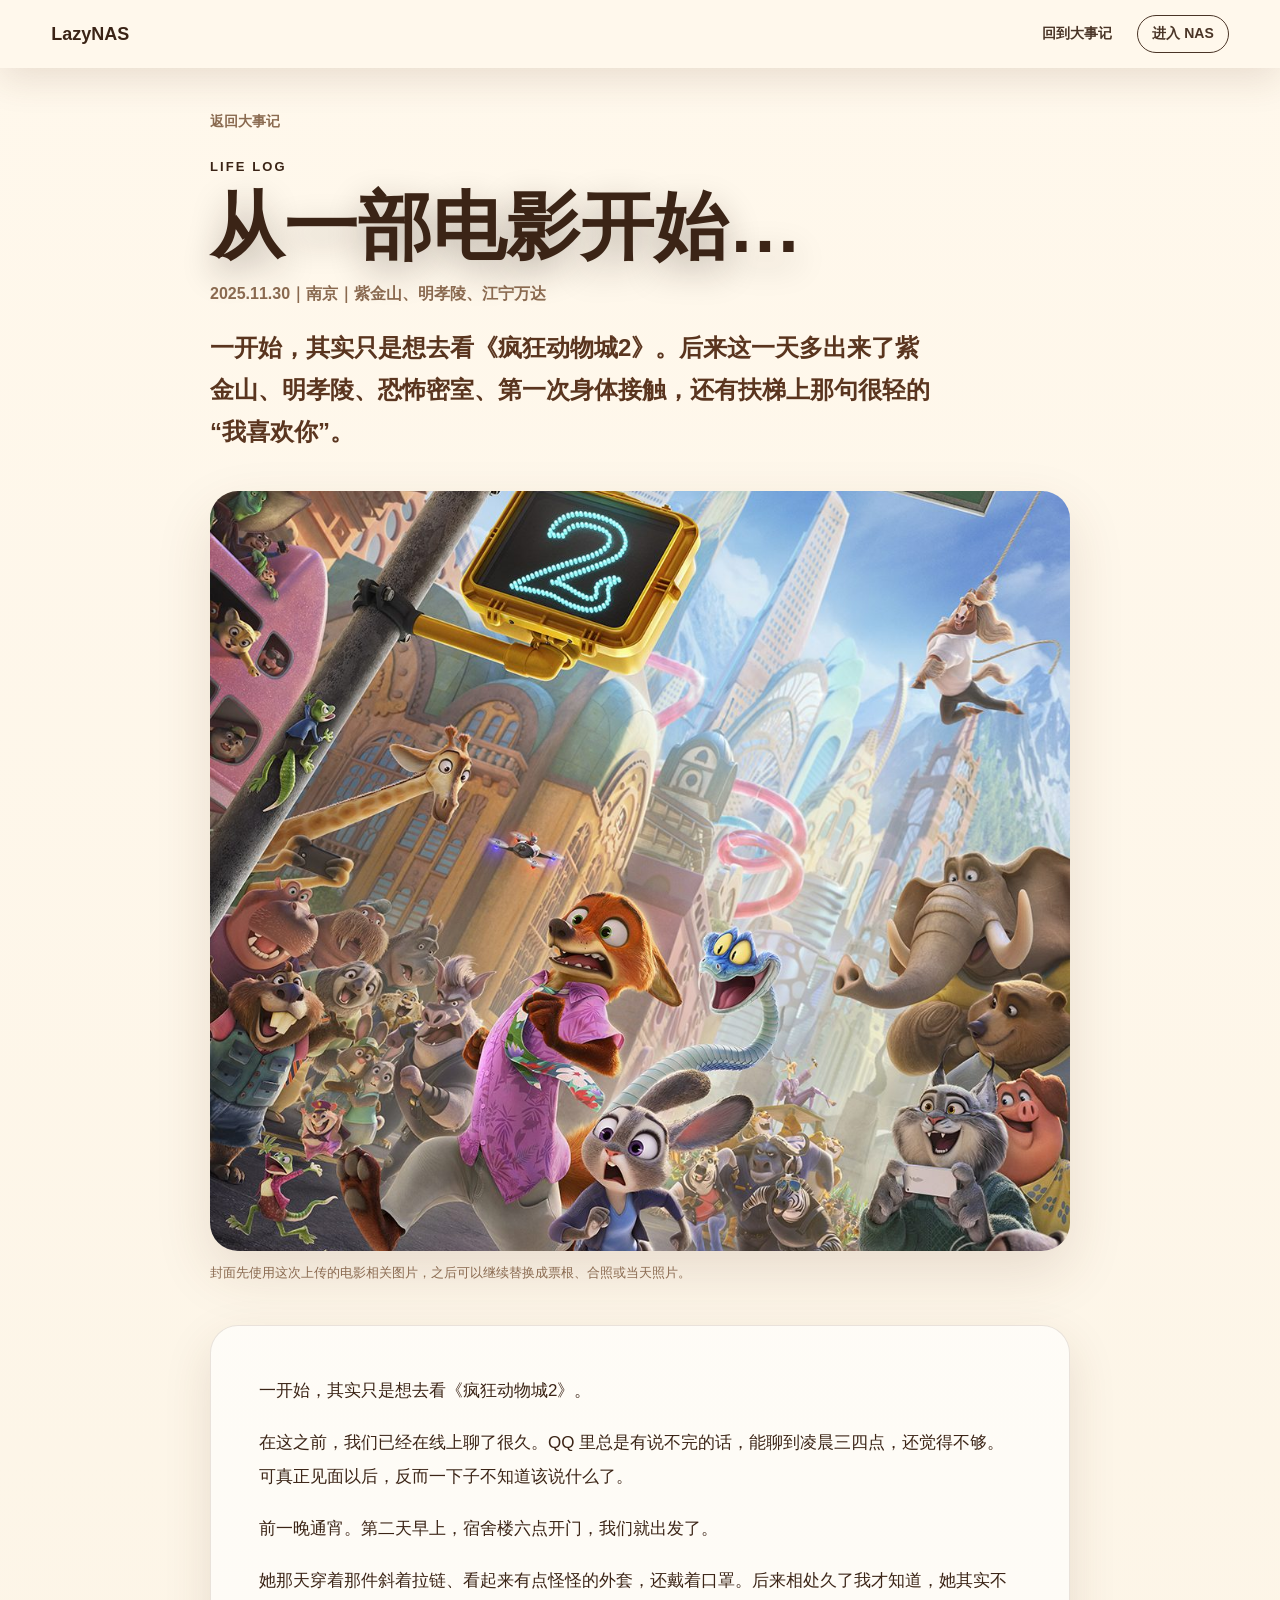
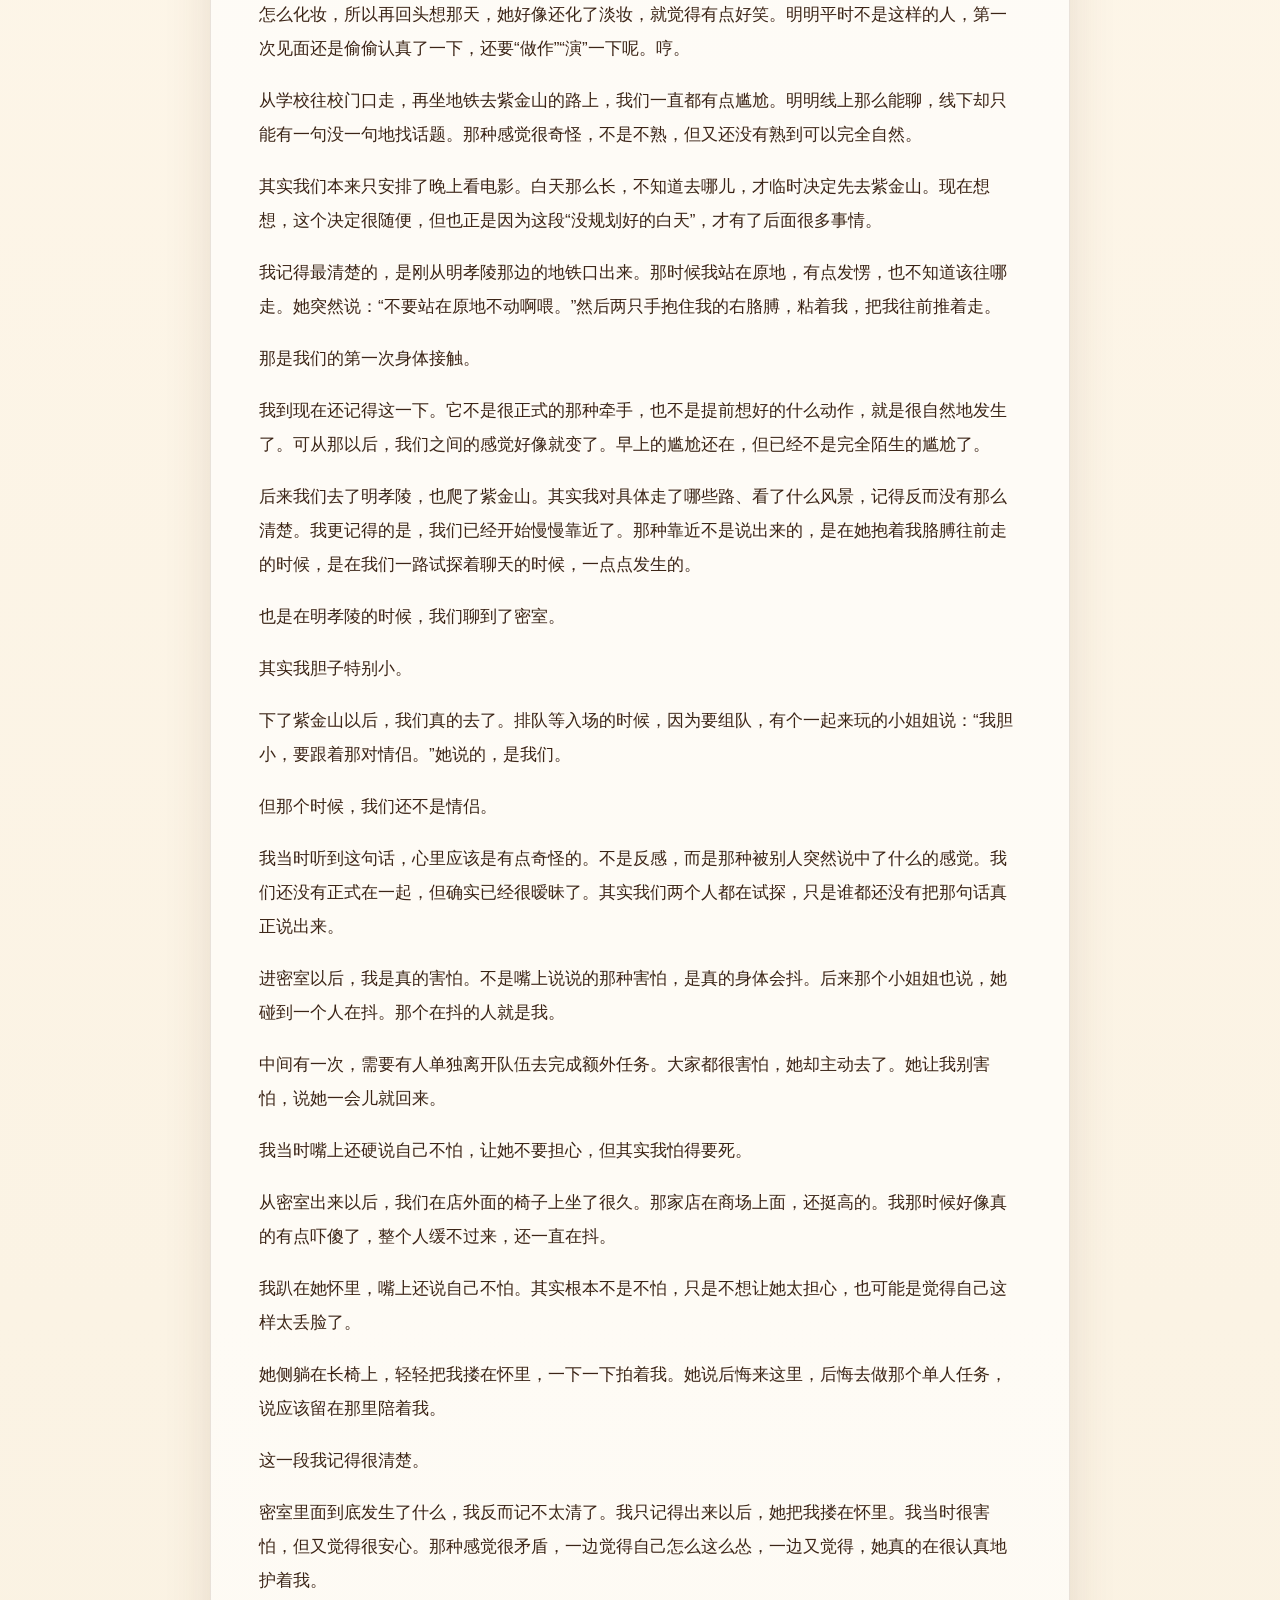
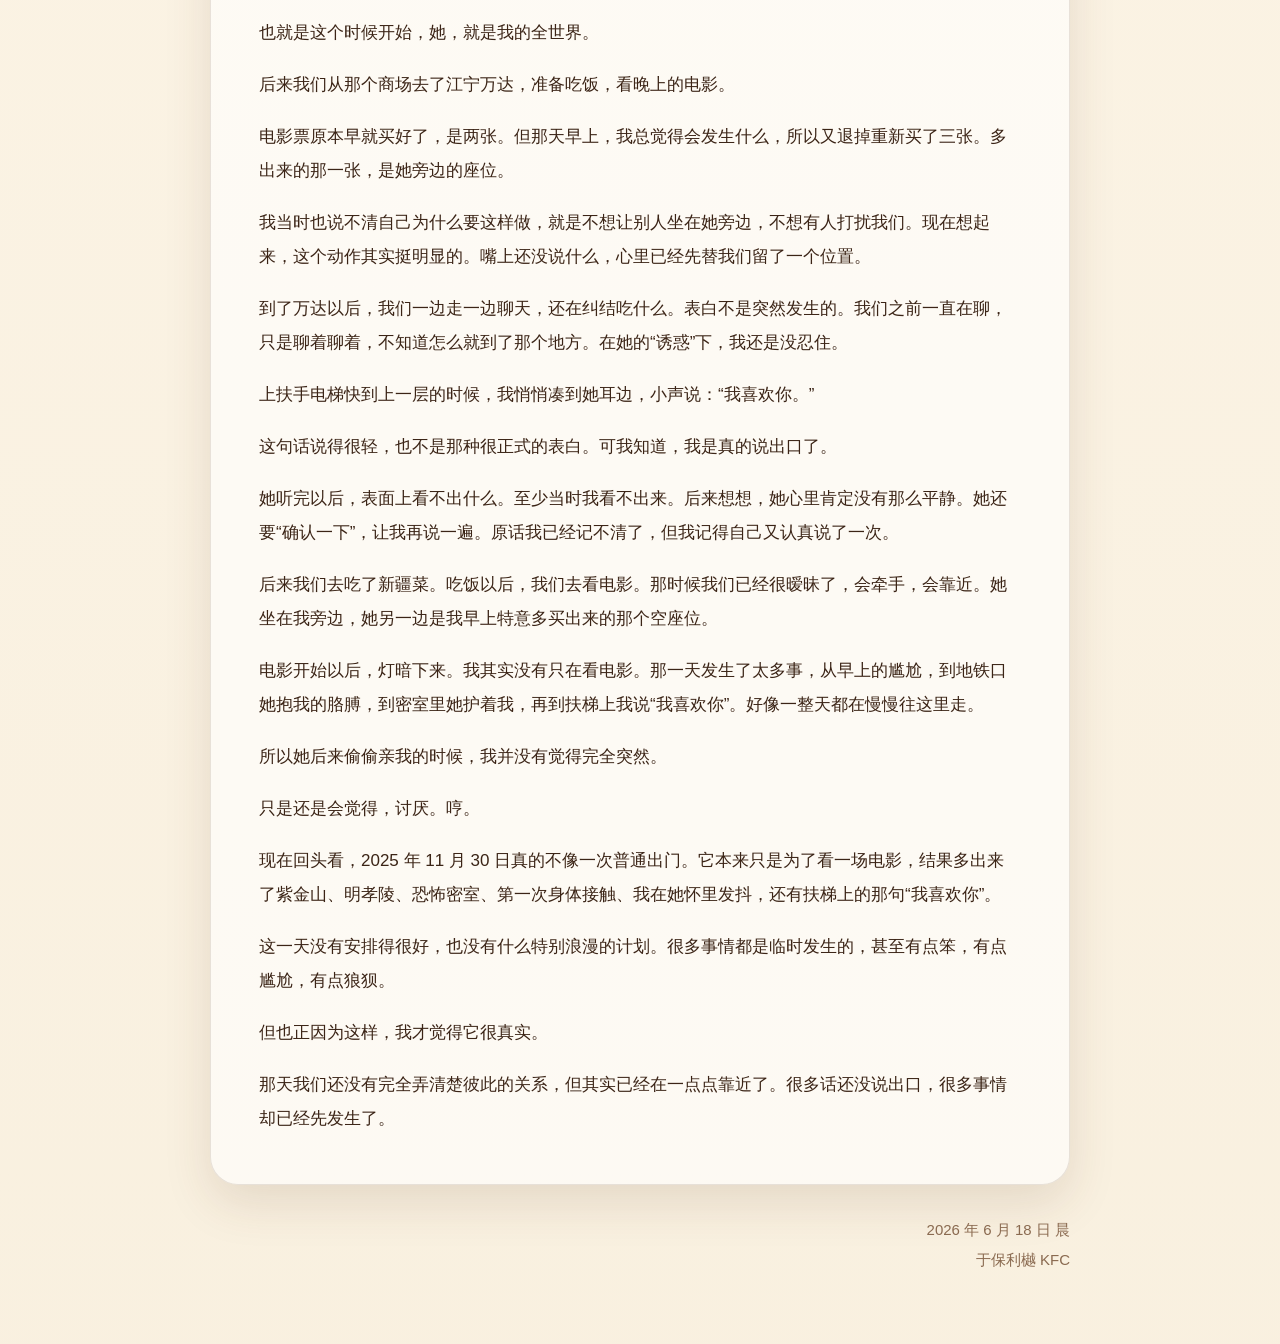
==== logs/from-a-movie.html @ 0b76e3ee "Add first life log milestone" ====
<!doctype html>
<html lang="zh-CN">
  <head>
    <meta charset="utf-8" />
    <meta name="viewport" content="width=device-width, initial-scale=1" />
    <title>从一部电影开始…｜LazyNAS</title>
    <meta
      name="description"
      content="2025 年 11 月 30 日，从一场电影开始的一天，后来变成了 LazyNAS 小窝里第一篇正式生活日志。"
    />
    <link rel="stylesheet" href="../styles.css" />
  </head>
  <body class="log-page">
    <header class="site-header is-scrolled">
      <a class="brand" href="../index.html#home" aria-label="LazyNAS 首页">LazyNAS</a>
      <nav class="nav log-nav" aria-label="日志导航">
        <a href="../index.html#milestones">回到大事记</a>
        <a class="nav-nas" href="https://fnos.net/lazynas" target="_blank" rel="noopener noreferrer">进入 NAS</a>
      </nav>
    </header>

    <main class="log-main">
      <article class="log-article">
        <a class="back-link" href="../index.html#milestones">返回大事记</a>

        <header class="log-hero">
          <p class="section-kicker">Life log</p>
          <h1>从一部电影开始…</h1>
          <p class="log-meta">2025.11.30｜南京｜紫金山、明孝陵、江宁万达</p>
          <p class="log-lead">
            一开始，其实只是想去看《疯狂动物城2》。后来这一天多出来了紫金山、明孝陵、恐怖密室、第一次身体接触，还有扶梯上那句很轻的“我喜欢你”。
          </p>
        </header>

        <figure class="log-cover">
          <img src="../assets/milestones/from-a-movie-cover.jpg" alt="从一部电影开始的生活日志封面" />
          <figcaption>封面先使用这次上传的电影相关图片，之后可以继续替换成票根、合照或当天照片。</figcaption>
        </figure>

        <section class="log-content">
          <p>一开始，其实只是想去看《疯狂动物城2》。</p>
          <p>在这之前，我们已经在线上聊了很久。QQ 里总是有说不完的话，能聊到凌晨三四点，还觉得不够。可真正见面以后，反而一下子不知道该说什么了。</p>
          <p>前一晚通宵。第二天早上，宿舍楼六点开门，我们就出发了。</p>
          <p>她那天穿着那件斜着拉链、看起来有点怪怪的外套，还戴着口罩。后来相处久了我才知道，她其实不怎么化妆，所以再回头想那天，她好像还化了淡妆，就觉得有点好笑。明明平时不是这样的人，第一次见面还是偷偷认真了一下，还要“做作”“演”一下呢。哼。</p>
          <p>从学校往校门口走，再坐地铁去紫金山的路上，我们一直都有点尴尬。明明线上那么能聊，线下却只能有一句没一句地找话题。那种感觉很奇怪，不是不熟，但又还没有熟到可以完全自然。</p>
          <p>其实我们本来只安排了晚上看电影。白天那么长，不知道去哪儿，才临时决定先去紫金山。现在想想，这个决定很随便，但也正是因为这段“没规划好的白天”，才有了后面很多事情。</p>
          <p>我记得最清楚的，是刚从明孝陵那边的地铁口出来。那时候我站在原地，有点发愣，也不知道该往哪走。她突然说：“不要站在原地不动啊喂。”然后两只手抱住我的右胳膊，粘着我，把我往前推着走。</p>
          <p>那是我们的第一次身体接触。</p>
          <p>我到现在还记得这一下。它不是很正式的那种牵手，也不是提前想好的什么动作，就是很自然地发生了。可从那以后，我们之间的感觉好像就变了。早上的尴尬还在，但已经不是完全陌生的尴尬了。</p>
          <p>后来我们去了明孝陵，也爬了紫金山。其实我对具体走了哪些路、看了什么风景，记得反而没有那么清楚。我更记得的是，我们已经开始慢慢靠近了。那种靠近不是说出来的，是在她抱着我胳膊往前走的时候，是在我们一路试探着聊天的时候，一点点发生的。</p>
          <p>也是在明孝陵的时候，我们聊到了密室。</p>
          <p>其实我胆子特别小。</p>
          <p>下了紫金山以后，我们真的去了。排队等入场的时候，因为要组队，有个一起来玩的小姐姐说：“我胆小，要跟着那对情侣。”她说的，是我们。</p>
          <p>但那个时候，我们还不是情侣。</p>
          <p>我当时听到这句话，心里应该是有点奇怪的。不是反感，而是那种被别人突然说中了什么的感觉。我们还没有正式在一起，但确实已经很暧昧了。其实我们两个人都在试探，只是谁都还没有把那句话真正说出来。</p>
          <p>进密室以后，我是真的害怕。不是嘴上说说的那种害怕，是真的身体会抖。后来那个小姐姐也说，她碰到一个人在抖。那个在抖的人就是我。</p>
          <p>中间有一次，需要有人单独离开队伍去完成额外任务。大家都很害怕，她却主动去了。她让我别害怕，说她一会儿就回来。</p>
          <p>我当时嘴上还硬说自己不怕，让她不要担心，但其实我怕得要死。</p>
          <p>从密室出来以后，我们在店外面的椅子上坐了很久。那家店在商场上面，还挺高的。我那时候好像真的有点吓傻了，整个人缓不过来，还一直在抖。</p>
          <p>我趴在她怀里，嘴上还说自己不怕。其实根本不是不怕，只是不想让她太担心，也可能是觉得自己这样太丢脸了。</p>
          <p>她侧躺在长椅上，轻轻把我搂在怀里，一下一下拍着我。她说后悔来这里，后悔去做那个单人任务，说应该留在那里陪着我。</p>
          <p>这一段我记得很清楚。</p>
          <p>密室里面到底发生了什么，我反而记不太清了。我只记得出来以后，她把我搂在怀里。我当时很害怕，但又觉得很安心。那种感觉很矛盾，一边觉得自己怎么这么怂，一边又觉得，她真的在很认真地护着我。</p>
          <p>也就是这个时候开始，她，就是我的全世界。</p>
          <p>后来我们从那个商场去了江宁万达，准备吃饭，看晚上的电影。</p>
          <p>电影票原本早就买好了，是两张。但那天早上，我总觉得会发生什么，所以又退掉重新买了三张。多出来的那一张，是她旁边的座位。</p>
          <p>我当时也说不清自己为什么要这样做，就是不想让别人坐在她旁边，不想有人打扰我们。现在想起来，这个动作其实挺明显的。嘴上还没说什么，心里已经先替我们留了一个位置。</p>
          <p>到了万达以后，我们一边走一边聊天，还在纠结吃什么。表白不是突然发生的。我们之前一直在聊，只是聊着聊着，不知道怎么就到了那个地方。在她的“诱惑”下，我还是没忍住。</p>
          <p>上扶手电梯快到上一层的时候，我悄悄凑到她耳边，小声说：“我喜欢你。”</p>
          <p>这句话说得很轻，也不是那种很正式的表白。可我知道，我是真的说出口了。</p>
          <p>她听完以后，表面上看不出什么。至少当时我看不出来。后来想想，她心里肯定没有那么平静。她还要“确认一下”，让我再说一遍。原话我已经记不清了，但我记得自己又认真说了一次。</p>
          <p>后来我们去吃了新疆菜。吃饭以后，我们去看电影。那时候我们已经很暧昧了，会牵手，会靠近。她坐在我旁边，她另一边是我早上特意多买出来的那个空座位。</p>
          <p>电影开始以后，灯暗下来。我其实没有只在看电影。那一天发生了太多事，从早上的尴尬，到地铁口她抱我的胳膊，到密室里她护着我，再到扶梯上我说“我喜欢你”。好像一整天都在慢慢往这里走。</p>
          <p>所以她后来偷偷亲我的时候，我并没有觉得完全突然。</p>
          <p>只是还是会觉得，讨厌。哼。</p>
          <p>现在回头看，2025 年 11 月 30 日真的不像一次普通出门。它本来只是为了看一场电影，结果多出来了紫金山、明孝陵、恐怖密室、第一次身体接触、我在她怀里发抖，还有扶梯上的那句“我喜欢你”。</p>
          <p>这一天没有安排得很好，也没有什么特别浪漫的计划。很多事情都是临时发生的，甚至有点笨，有点尴尬，有点狼狈。</p>
          <p>但也正因为这样，我才觉得它很真实。</p>
          <p>那天我们还没有完全弄清楚彼此的关系，但其实已经在一点点靠近了。很多话还没说出口，很多事情却已经先发生了。</p>
        </section>

        <footer class="log-ending">
          <p>2026 年 6 月 18 日 晨</p>
          <p>于保利樾 KFC</p>
        </footer>
      </article>
    </main>
  </body>
</html>
---- styles.css ----
:root {
  color-scheme: light;
  --bg: #fff8ec;
  --bg-soft: #f7eedc;
  --text: #3b2416;
  --text-muted: #8a6a50;
  --primary: #5a351f;
  --primary-hover: #6b4228;
  --accent: #f6b93b;
  --accent-soft: #fff0c2;
  --green: #7cb342;
  --card: rgba(255, 255, 255, 0.72);
  --border: rgba(90, 53, 31, 0.13);
  --shadow: rgba(90, 53, 31, 0.13);
}

* {
  box-sizing: border-box;
}

html {
  scroll-behavior: smooth;
}

body {
  margin: 0;
  background: var(--bg);
  color: var(--text);
  font-family:
    -apple-system, BlinkMacSystemFont, "Segoe UI", "PingFang SC", "Microsoft YaHei",
    sans-serif;
}

main,
.site-footer {
  position: relative;
  z-index: 1;
}

a {
  color: inherit;
  text-decoration: none;
}

img {
  display: block;
  max-width: 100%;
}

.site-header {
  position: fixed;
  top: 0;
  left: 0;
  right: 0;
  z-index: 20;
  display: flex;
  align-items: center;
  justify-content: space-between;
  min-height: 68px;
  padding: 0 clamp(18px, 4vw, 56px);
  color: #fff8ec;
  transition:
    background-color 180ms ease,
    color 180ms ease,
    box-shadow 180ms ease;
}

.site-header.is-scrolled,
.site-header.is-open {
  background: rgba(255, 248, 236, 0.82);
  box-shadow: 0 12px 36px var(--shadow);
  color: var(--text);
  backdrop-filter: blur(18px);
}

.brand {
  position: relative;
  z-index: 22;
  font-size: 18px;
  font-weight: 850;
  letter-spacing: 0;
}

.nav {
  display: flex;
  align-items: center;
  gap: clamp(14px, 2vw, 26px);
  font-size: 14px;
  font-weight: 750;
}

.nav a {
  opacity: 0.92;
}

.nav a:hover {
  opacity: 1;
}

.nav-nas {
  padding: 9px 14px;
  border: 1px solid currentColor;
  border-radius: 999px;
}

.menu-toggle {
  display: none;
  position: relative;
  width: 38px;
  height: 38px;
  border: 0;
  background: transparent;
  color: inherit;
  cursor: pointer;
}

.menu-toggle span {
  position: absolute;
  left: 10px;
  width: 18px;
  height: 1.5px;
  border-radius: 999px;
  background: currentColor;
  transform-origin: center;
  transition:
    top 180ms ease,
    transform 180ms ease;
}

.menu-toggle span:first-child {
  top: 14px;
}

.menu-toggle span:last-child {
  top: 23px;
}

.site-header.is-open .menu-toggle span:first-child {
  top: 19px;
  transform: rotate(45deg);
}

.site-header.is-open .menu-toggle span:last-child {
  top: 19px;
  transform: rotate(-45deg);
}

body.is-menu-open {
  overflow: hidden;
}

.hero {
  position: relative;
  min-height: 100vh;
  overflow: hidden;
  display: grid;
  place-items: center;
  padding: 96px 20px 70px;
  text-align: center;
  color: #fff8ec;
}

.hero-content {
  position: relative;
  z-index: 1;
  display: grid;
  justify-items: center;
}

.hero-kicker,
.section-kicker {
  margin: 0 0 14px;
  font-size: 13px;
  font-weight: 850;
  letter-spacing: 0.16em;
  text-transform: uppercase;
}

h1,
h2,
h3,
p,
span,
strong {
  overflow-wrap: anywhere;
}

h1 {
  margin: 0;
  font-size: clamp(36px, 7vw, 72px);
  line-height: 1.08;
  letter-spacing: 0;
  text-shadow: 0 12px 34px rgba(30, 20, 12, 0.32);
}

.hero-title {
  display: flex;
  flex-wrap: wrap;
  justify-content: center;
  column-gap: 0.28em;
  row-gap: 0.04em;
  max-width: min(92vw, 980px);
}

.title-part {
  white-space: nowrap;
}

.hero-actions {
  display: flex;
  flex-wrap: wrap;
  justify-content: center;
  gap: 12px;
  margin-top: 32px;
}

.button {
  display: inline-flex;
  align-items: center;
  justify-content: center;
  min-height: 46px;
  min-width: 128px;
  padding: 0 18px;
  border-radius: 999px;
  font-weight: 850;
  transition:
    transform 160ms ease,
    background-color 160ms ease;
}

.button:hover,
.milestone-card:hover {
  transform: translateY(-3px);
}

.button-light {
  background: #fff8ec;
  color: var(--primary);
}

.button-ghost {
  border: 1px solid rgba(255, 248, 236, 0.7);
  background: rgba(255, 248, 236, 0.12);
  color: #fff8ec;
  backdrop-filter: blur(10px);
}

.scroll-cue {
  position: absolute;
  z-index: 1;
  left: 50%;
  bottom: 26px;
  translate: -50% 0;
  color: rgba(255, 248, 236, 0.76);
  font-size: 13px;
  font-weight: 750;
}

.section {
  width: min(1120px, calc(100% - 36px));
  margin: 0 auto;
  padding: clamp(72px, 10vw, 120px) 0;
}

.section-heading {
  max-width: 760px;
  margin-bottom: 32px;
}

.section-heading h2 {
  margin: 0;
  font-size: clamp(30px, 5vw, 56px);
  line-height: 1.08;
  letter-spacing: 0;
}

.section-heading p:last-child {
  margin: 16px 0 0;
  color: var(--text-muted);
  font-size: clamp(16px, 1.7vw, 20px);
  line-height: 1.8;
}

.person-grid {
  display: grid;
  grid-template-columns: repeat(2, minmax(0, 1fr));
  gap: 20px;
}

.person-card {
  display: grid;
  grid-template-columns: 120px minmax(0, 1fr);
  gap: 22px;
  align-items: center;
  min-height: 260px;
  padding: clamp(22px, 3vw, 32px);
  border: 1px solid var(--border);
  border-radius: 28px;
  background: var(--card);
  box-shadow: 0 18px 50px var(--shadow);
  backdrop-filter: blur(14px);
}

.person-card img {
  width: 120px;
  border-radius: 26px;
}

.person-card h3 {
  margin: 0 0 10px;
  font-size: 28px;
}

.person-card p {
  margin: 0;
  color: var(--text-muted);
  line-height: 1.75;
}

.person-card span {
  display: block;
  margin-top: 18px;
  color: var(--primary);
  font-size: 14px;
  font-weight: 850;
}

.row-heading {
  display: flex;
  align-items: end;
  justify-content: space-between;
  gap: 18px;
  max-width: none;
}

.slider-controls {
  display: flex;
  gap: 8px;
}

.slider-controls button {
  width: 42px;
  height: 42px;
  border: 1px solid var(--border);
  border-radius: 999px;
  background: rgba(255, 255, 255, 0.72);
  color: var(--primary);
  cursor: pointer;
  font-size: 20px;
  font-weight: 850;
}

.milestone-track {
  display: grid;
  grid-auto-columns: clamp(280px, 34vw, 410px);
  grid-auto-flow: column;
  gap: 18px;
  overflow-x: auto;
  overscroll-behavior-inline: contain;
  padding: 4px 4px 18px;
  scroll-behavior: smooth;
  scroll-snap-type: x mandatory;
}

.milestone-track:focus {
  outline: 2px solid var(--accent);
  outline-offset: 8px;
}

.milestone-card {
  scroll-snap-align: start;
  overflow: hidden;
  min-height: 520px;
  border: 1px solid var(--border);
  border-radius: 30px;
  background: rgba(255, 255, 255, 0.7);
  box-shadow: 0 18px 48px var(--shadow);
  transition: transform 160ms ease;
}

.milestone-link {
  display: block;
  scroll-snap-align: start;
}

.milestone-link .milestone-card {
  height: 100%;
}

.milestone-card img {
  width: 100%;
  height: 260px;
  object-fit: cover;
}

.milestone-body {
  display: grid;
  gap: 12px;
  padding: 24px;
}

.milestone-date {
  color: var(--text-muted);
  font-size: 13px;
  font-weight: 850;
  letter-spacing: 0.08em;
}

.milestone-card h3 {
  margin: 0;
  font-size: 26px;
}

.milestone-card p {
  margin: 0;
  color: var(--text-muted);
  line-height: 1.75;
}

.read-more {
  color: var(--primary);
  font-size: 13px;
  font-weight: 900;
}

.tags {
  display: flex;
  flex-wrap: wrap;
  gap: 8px;
}

.tags span {
  padding: 6px 9px;
  border-radius: 999px;
  background: var(--accent-soft);
  color: var(--primary);
  font-size: 12px;
  font-weight: 850;
}

.milestone-card.is-pending {
  border-style: dashed;
  background: rgba(255, 240, 194, 0.42);
}

.drawer-section {
  padding-bottom: 80px;
}

.drawer-grid {
  display: grid;
  grid-template-columns: repeat(3, minmax(0, 1fr));
  gap: 18px;
}

.drawer-card {
  display: grid;
  align-content: start;
  gap: 14px;
  min-height: 240px;
  padding: 24px;
  border: 1px solid var(--border);
  border-radius: 26px;
  background: rgba(255, 255, 255, 0.66);
  box-shadow: 0 16px 44px var(--shadow);
}

.drawer-card h3 {
  margin: 0 0 6px;
  font-size: 24px;
}

.drawer-card a,
.drawer-card p {
  margin: 0;
  color: var(--text-muted);
  line-height: 1.65;
}

.drawer-card a {
  display: grid;
  gap: 4px;
}

.drawer-card strong {
  color: var(--text);
}

.site-footer {
  display: flex;
  width: 100%;
  justify-content: space-between;
  gap: 18px;
  margin: 0;
  padding: 28px max(18px, calc((100% - 1120px) / 2)) 38px;
  border-top: 1px solid var(--border);
  background: var(--bg);
  color: var(--text-muted);
  font-size: 14px;
  font-weight: 750;
}

@media (max-width: 820px) {
  .site-header {
    min-height: 62px;
    color: #fff8ec;
  }

  .menu-toggle {
    display: block;
    z-index: 22;
  }

  .nav {
    position: fixed;
    top: 0;
    left: 0;
    right: 0;
    z-index: 21;
    display: flex;
    flex-direction: column;
    align-items: flex-start;
    gap: 2px;
    padding: 76px max(26px, 7vw) 24px;
    border-bottom: 1px solid rgba(90, 53, 31, 0.12);
    background: rgba(255, 248, 236, 0.9);
    color: var(--text);
    box-shadow: 0 18px 42px rgba(90, 53, 31, 0.12);
    backdrop-filter: blur(22px);
    opacity: 0;
    pointer-events: none;
    transform: translateY(-100%);
    transition:
      opacity 260ms ease,
      transform 320ms cubic-bezier(0.22, 0.72, 0.25, 1);
  }

  .nav.is-open {
    opacity: 1;
    pointer-events: auto;
    transform: translateY(0);
  }

  .nav a {
    width: 100%;
    padding: 13px 0;
    border-bottom: 1px solid rgba(90, 53, 31, 0.09);
    font-size: 18px;
    font-weight: 850;
    line-height: 1.25;
    opacity: 0;
    filter: blur(3px);
    transform: translateY(-14px);
    transition:
      opacity 280ms ease,
      filter 300ms ease,
      transform 320ms cubic-bezier(0.22, 0.72, 0.25, 1);
  }

  .nav a:first-child {
    border-top: 1px solid rgba(90, 53, 31, 0.1);
  }

  .nav.is-open a {
    opacity: 1;
    filter: blur(0);
    transform: translateY(0);
  }

  .nav.is-open a:nth-child(1) {
    transition-delay: 100ms;
  }

  .nav.is-open a:nth-child(2) {
    transition-delay: 160ms;
  }

  .nav.is-open a:nth-child(3) {
    transition-delay: 220ms;
  }

  .nav.is-open a:nth-child(4) {
    transition-delay: 280ms;
  }

  .nav.is-open a:nth-child(5) {
    transition-delay: 340ms;
  }

  .nav-nas {
    display: block;
    width: 100%;
    margin-top: 4px;
    padding: 14px 0 !important;
    border: 0;
    border-bottom: 1px solid rgba(90, 53, 31, 0.09);
    border-radius: 0;
    color: #2f1c12;
    font-size: 18px !important;
    font-weight: 900;
    line-height: 1.25;
  }

  h1 {
    max-width: none;
    font-size: clamp(30px, 7.2vw, 42px);
  }

  .person-grid,
  .drawer-grid {
    grid-template-columns: 1fr;
  }

  .person-card {
    grid-template-columns: 92px minmax(0, 1fr);
    min-height: auto;
  }

  .person-card img {
    width: 92px;
  }

  .row-heading {
    align-items: start;
    flex-direction: column;
  }

  .milestone-track {
    grid-auto-columns: 78vw;
  }
}

@media (max-width: 520px) {
  .hero-actions {
    width: min(100%, 280px);
  }

  .button {
    width: 100%;
  }

  .person-card {
    grid-template-columns: 1fr;
  }

  .site-footer {
    flex-direction: column;
  }
}

@media (prefers-reduced-motion: reduce) {
  *,
  *::before,
  *::after {
    scroll-behavior: auto !important;
    transition: none !important;
    animation: none !important;
  }
}

.log-page {
  min-height: 100vh;
  background:
    linear-gradient(180deg, rgba(255, 248, 236, 0.96), rgba(247, 238, 220, 0.78)),
    var(--bg);
}

.log-main {
  padding: 112px clamp(20px, 6vw, 72px) 72px;
}

.log-article {
  width: min(860px, 100%);
  margin: 0 auto;
}

.back-link {
  display: inline-flex;
  margin-bottom: 28px;
  color: var(--text-muted);
  font-size: 14px;
  font-weight: 850;
}

.log-hero h1 {
  max-width: 820px;
  margin: 0;
  color: var(--text);
  font-size: clamp(38px, 7vw, 74px);
  line-height: 1.05;
}

.log-meta {
  margin: 18px 0 0;
  color: var(--text-muted);
  font-weight: 850;
}

.log-lead {
  max-width: 720px;
  margin: 22px 0 0;
  color: var(--primary);
  font-size: clamp(18px, 2.4vw, 24px);
  font-weight: 800;
  line-height: 1.75;
}

.log-cover {
  margin: 38px 0 42px;
}

.log-cover img {
  width: 100%;
  max-height: 760px;
  border-radius: 28px;
  object-fit: cover;
  box-shadow: 0 22px 56px var(--shadow);
}

.log-cover figcaption {
  margin-top: 12px;
  color: var(--text-muted);
  font-size: 13px;
  line-height: 1.6;
}

.log-content {
  display: grid;
  gap: 18px;
  padding: clamp(24px, 5vw, 48px);
  border: 1px solid var(--border);
  border-radius: 28px;
  background: rgba(255, 255, 255, 0.62);
  box-shadow: 0 18px 48px var(--shadow);
}

.log-content p,
.log-ending p {
  margin: 0;
  color: var(--text);
  font-size: 17px;
  line-height: 2;
}

.log-ending {
  display: grid;
  justify-items: end;
  gap: 4px;
  margin-top: 32px;
}

.log-ending p {
  color: var(--text-muted);
  font-size: 15px;
  line-height: 1.7;
}

@media (max-width: 720px) {
  .log-main {
    padding-top: 96px;
  }

  .log-page .log-nav {
    position: static;
    z-index: auto;
    flex-direction: row;
    align-items: center;
    gap: 16px;
    width: auto;
    padding: 0;
    border: 0;
    background: transparent;
    box-shadow: none;
    opacity: 1;
    pointer-events: auto;
    transform: none;
    backdrop-filter: none;
  }

  .log-page .log-nav a {
    width: auto;
    padding: 0;
    border: 0;
    opacity: 0.92;
    filter: none;
    transform: none;
    transition: none;
  }

  .log-nav {
    display: flex;
  }

  .log-nav .nav-nas {
    width: auto;
    padding: 9px 0 !important;
    border: 0;
    color: inherit;
    font-size: inherit !important;
  }

  .log-cover img,
  .log-content {
    border-radius: 20px;
  }
}
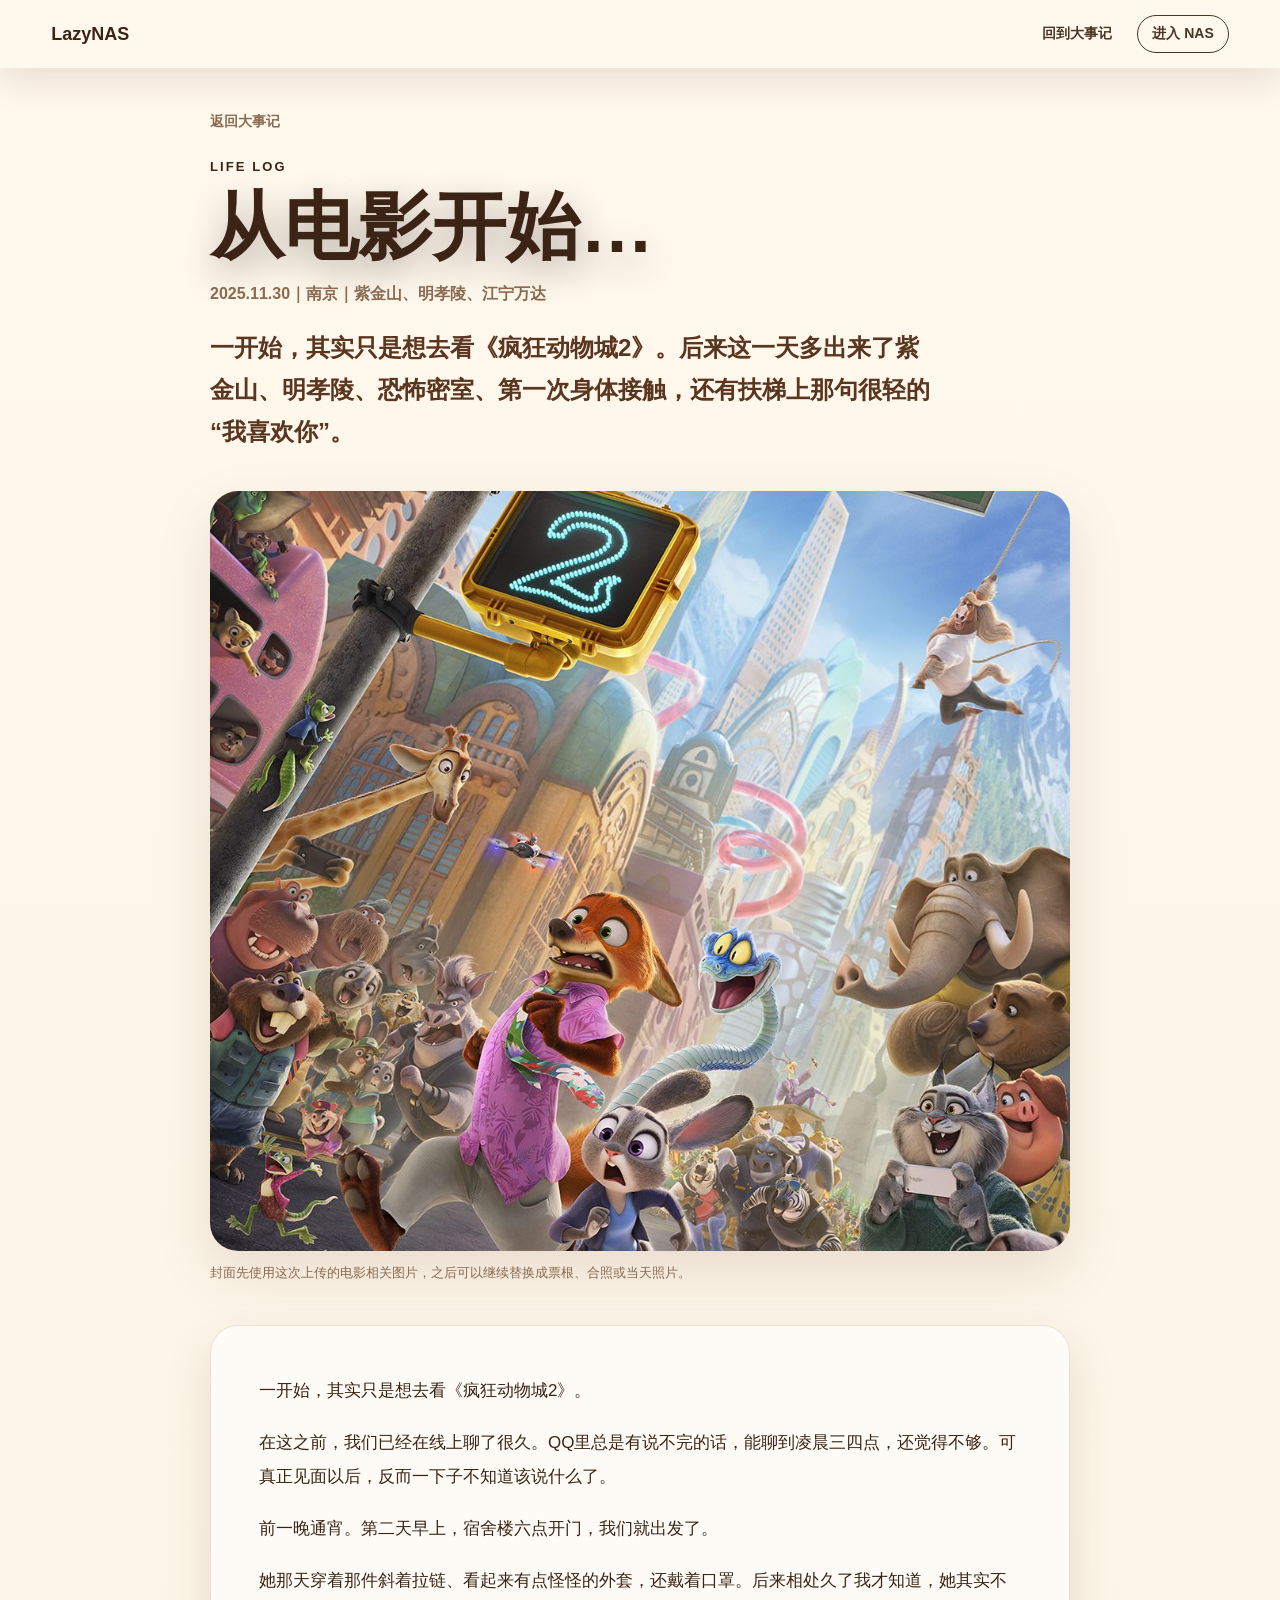
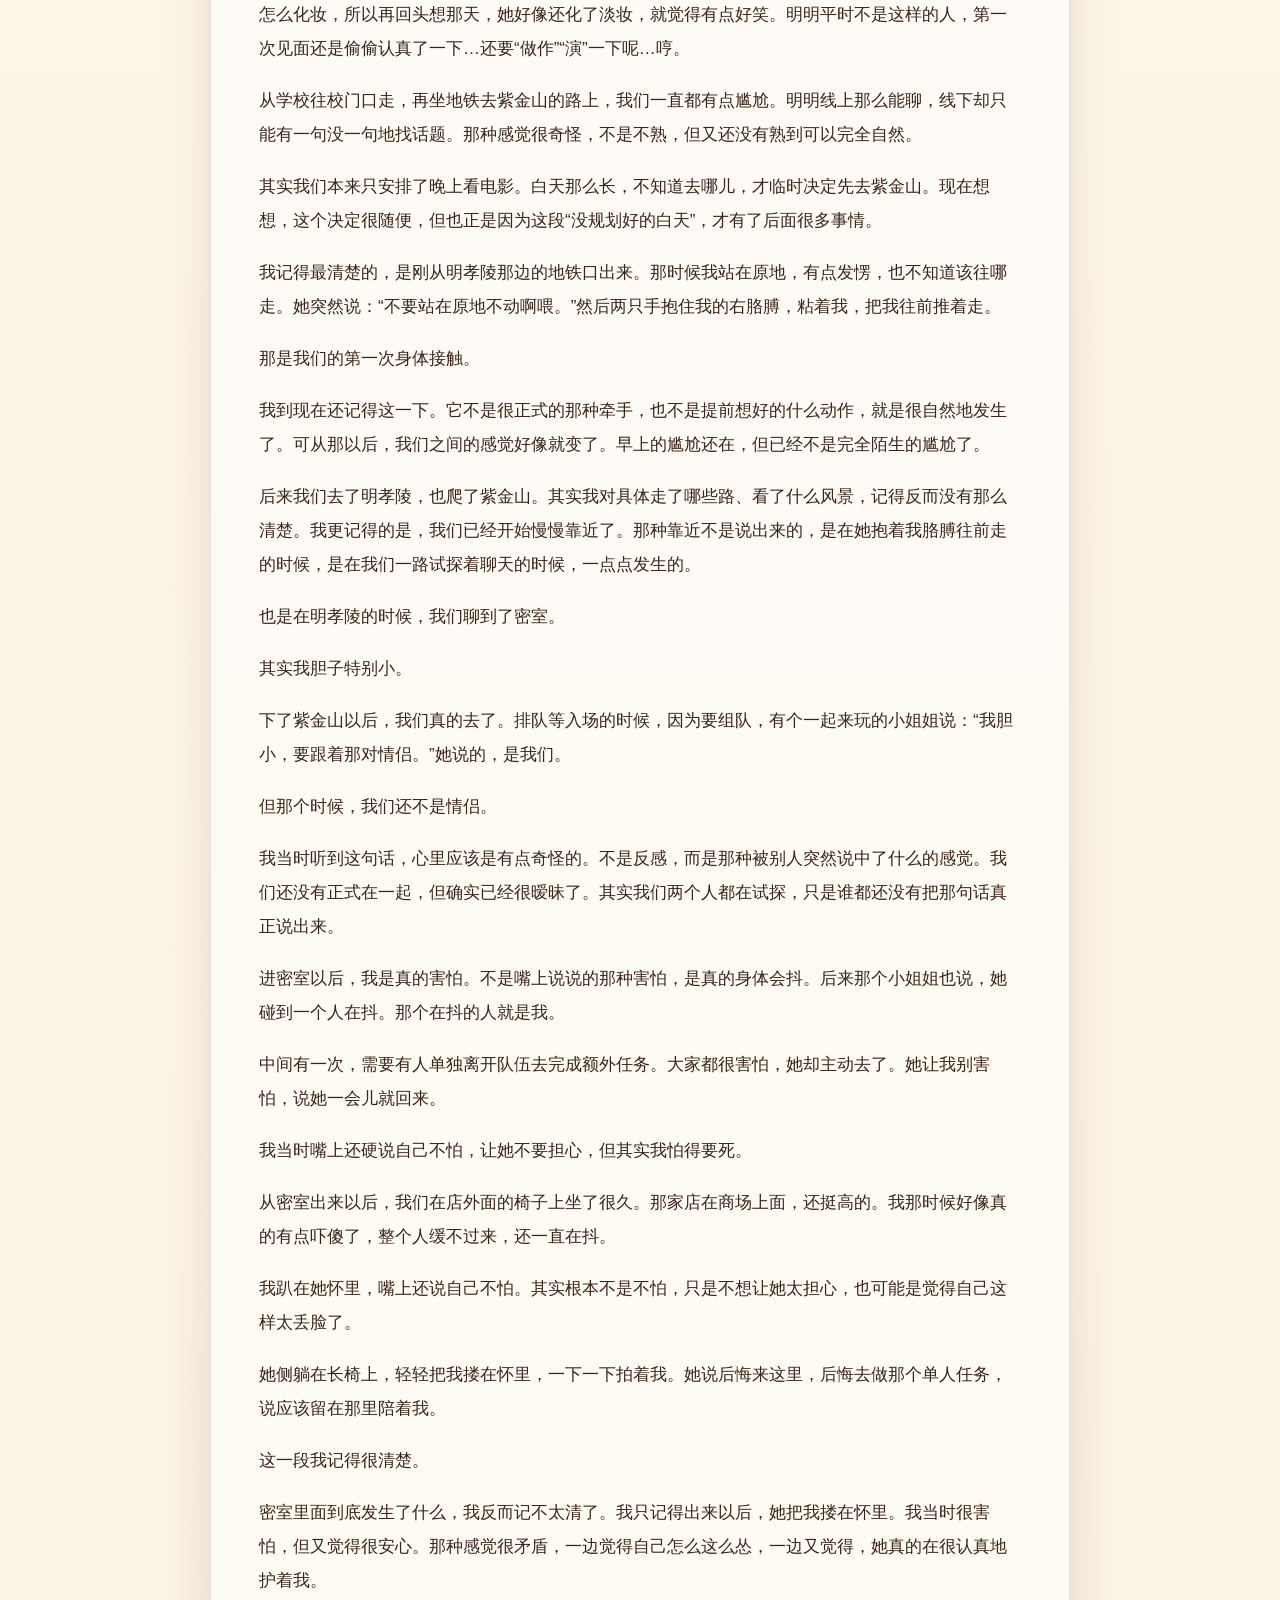
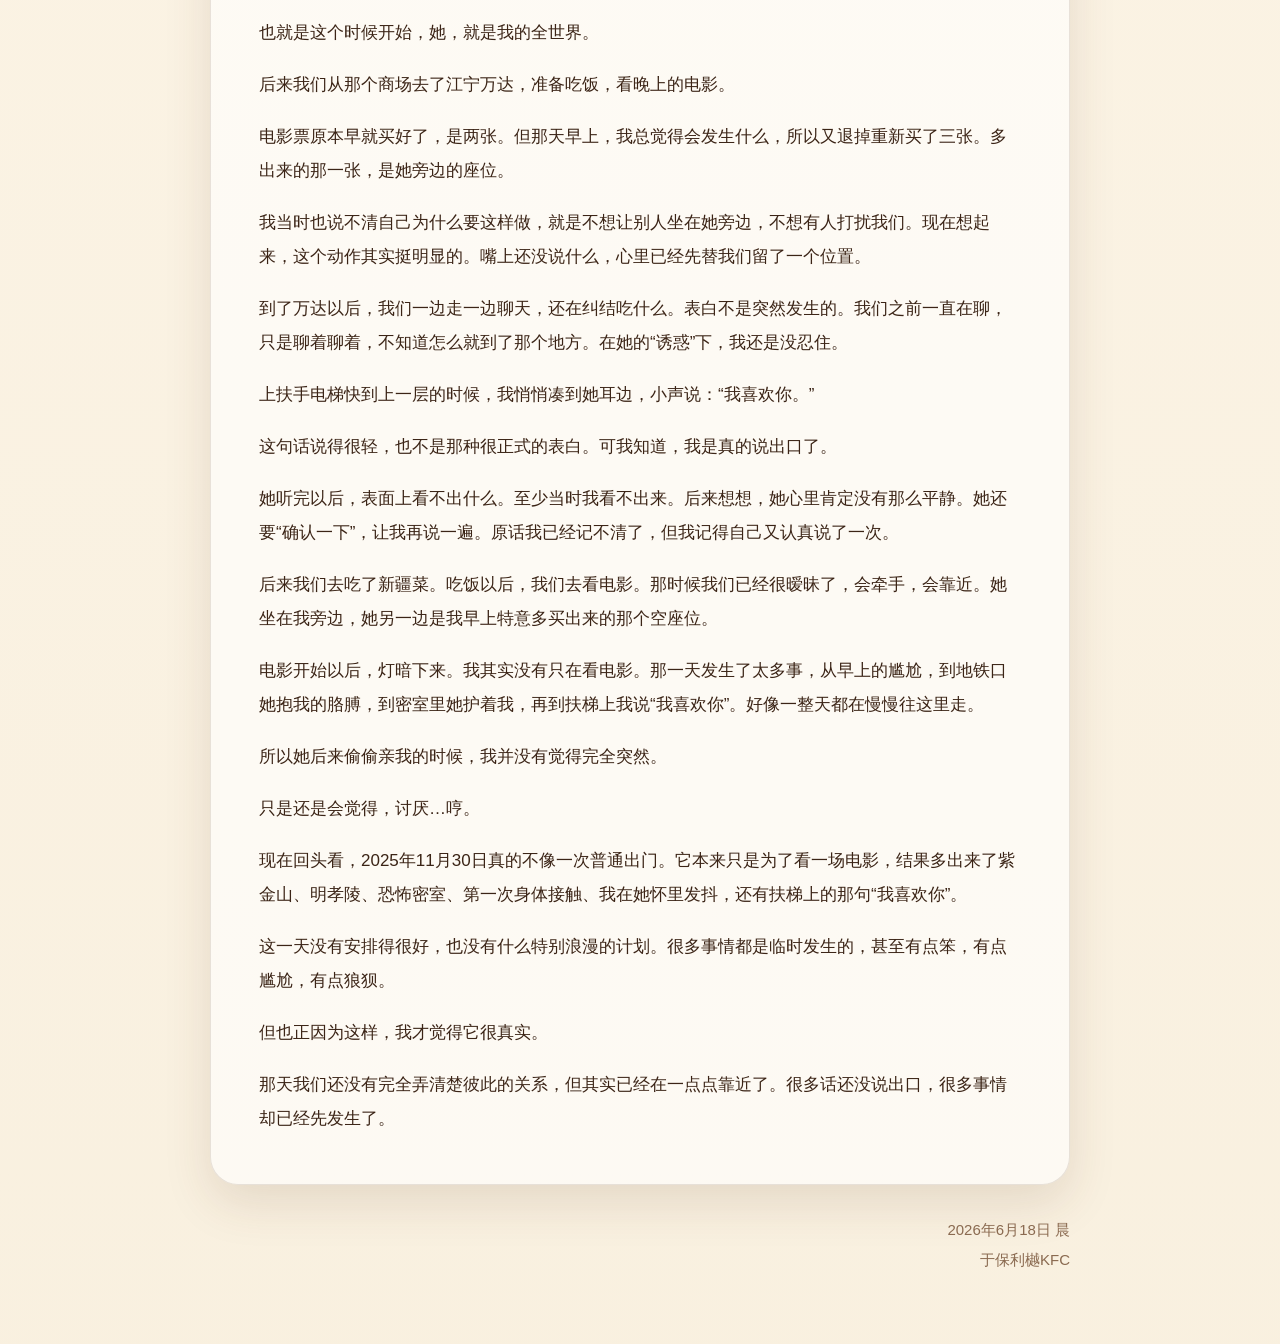
==== commit 47741f9b: "Refine first life log copy" ====
--- a/logs/from-a-movie.html
+++ b/logs/from-a-movie.html
@@ -3,10 +3,10 @@
   <head>
     <meta charset="utf-8" />
     <meta name="viewport" content="width=device-width, initial-scale=1" />
-    <title>从一部电影开始…｜LazyNAS</title>
+    <title>从电影开始…｜LazyNAS</title>
     <meta
       name="description"
-      content="2025 年 11 月 30 日，从一场电影开始的一天，后来变成了 LazyNAS 小窝里第一篇正式生活日志。"
+      content="2025年11月30日，从一场电影开始的一天，后来变成了 LazyNAS 小窝里第一篇正式生活日志。"
     />
     <link rel="stylesheet" href="../styles.css" />
   </head>
@@ -25,7 +25,7 @@
 
         <header class="log-hero">
           <p class="section-kicker">Life log</p>
-          <h1>从一部电影开始…</h1>
+          <h1>从电影开始…</h1>
           <p class="log-meta">2025.11.30｜南京｜紫金山、明孝陵、江宁万达</p>
           <p class="log-lead">
             一开始，其实只是想去看《疯狂动物城2》。后来这一天多出来了紫金山、明孝陵、恐怖密室、第一次身体接触，还有扶梯上那句很轻的“我喜欢你”。
@@ -33,15 +33,15 @@
         </header>
 
         <figure class="log-cover">
-          <img src="../assets/milestones/from-a-movie-cover.jpg" alt="从一部电影开始的生活日志封面" />
+          <img src="../assets/milestones/from-a-movie-cover.jpg" alt="从电影开始的生活日志封面" />
           <figcaption>封面先使用这次上传的电影相关图片，之后可以继续替换成票根、合照或当天照片。</figcaption>
         </figure>
 
         <section class="log-content">
           <p>一开始，其实只是想去看《疯狂动物城2》。</p>
-          <p>在这之前，我们已经在线上聊了很久。QQ 里总是有说不完的话，能聊到凌晨三四点，还觉得不够。可真正见面以后，反而一下子不知道该说什么了。</p>
+          <p>在这之前，我们已经在线上聊了很久。QQ里总是有说不完的话，能聊到凌晨三四点，还觉得不够。可真正见面以后，反而一下子不知道该说什么了。</p>
           <p>前一晚通宵。第二天早上，宿舍楼六点开门，我们就出发了。</p>
-          <p>她那天穿着那件斜着拉链、看起来有点怪怪的外套，还戴着口罩。后来相处久了我才知道，她其实不怎么化妆，所以再回头想那天，她好像还化了淡妆，就觉得有点好笑。明明平时不是这样的人，第一次见面还是偷偷认真了一下，还要“做作”“演”一下呢。哼。</p>
+          <p>她那天穿着那件斜着拉链、看起来有点怪怪的外套，还戴着口罩。后来相处久了我才知道，她其实不怎么化妆，所以再回头想那天，她好像还化了淡妆，就觉得有点好笑。明明平时不是这样的人，第一次见面还是偷偷认真了一下…还要“做作”“演”一下呢…哼。</p>
           <p>从学校往校门口走，再坐地铁去紫金山的路上，我们一直都有点尴尬。明明线上那么能聊，线下却只能有一句没一句地找话题。那种感觉很奇怪，不是不熟，但又还没有熟到可以完全自然。</p>
           <p>其实我们本来只安排了晚上看电影。白天那么长，不知道去哪儿，才临时决定先去紫金山。现在想想，这个决定很随便，但也正是因为这段“没规划好的白天”，才有了后面很多事情。</p>
           <p>我记得最清楚的，是刚从明孝陵那边的地铁口出来。那时候我站在原地，有点发愣，也不知道该往哪走。她突然说：“不要站在原地不动啊喂。”然后两只手抱住我的右胳膊，粘着我，把我往前推着走。</p>
@@ -72,16 +72,16 @@
           <p>后来我们去吃了新疆菜。吃饭以后，我们去看电影。那时候我们已经很暧昧了，会牵手，会靠近。她坐在我旁边，她另一边是我早上特意多买出来的那个空座位。</p>
           <p>电影开始以后，灯暗下来。我其实没有只在看电影。那一天发生了太多事，从早上的尴尬，到地铁口她抱我的胳膊，到密室里她护着我，再到扶梯上我说“我喜欢你”。好像一整天都在慢慢往这里走。</p>
           <p>所以她后来偷偷亲我的时候，我并没有觉得完全突然。</p>
-          <p>只是还是会觉得，讨厌。哼。</p>
-          <p>现在回头看，2025 年 11 月 30 日真的不像一次普通出门。它本来只是为了看一场电影，结果多出来了紫金山、明孝陵、恐怖密室、第一次身体接触、我在她怀里发抖，还有扶梯上的那句“我喜欢你”。</p>
+          <p>只是还是会觉得，讨厌…哼。</p>
+          <p>现在回头看，2025年11月30日真的不像一次普通出门。它本来只是为了看一场电影，结果多出来了紫金山、明孝陵、恐怖密室、第一次身体接触、我在她怀里发抖，还有扶梯上的那句“我喜欢你”。</p>
           <p>这一天没有安排得很好，也没有什么特别浪漫的计划。很多事情都是临时发生的，甚至有点笨，有点尴尬，有点狼狈。</p>
           <p>但也正因为这样，我才觉得它很真实。</p>
           <p>那天我们还没有完全弄清楚彼此的关系，但其实已经在一点点靠近了。很多话还没说出口，很多事情却已经先发生了。</p>
         </section>
 
         <footer class="log-ending">
-          <p>2026 年 6 月 18 日 晨</p>
-          <p>于保利樾 KFC</p>
+          <p>2026年6月18日 晨</p>
+          <p>于保利樾KFC</p>
         </footer>
       </article>
     </main>
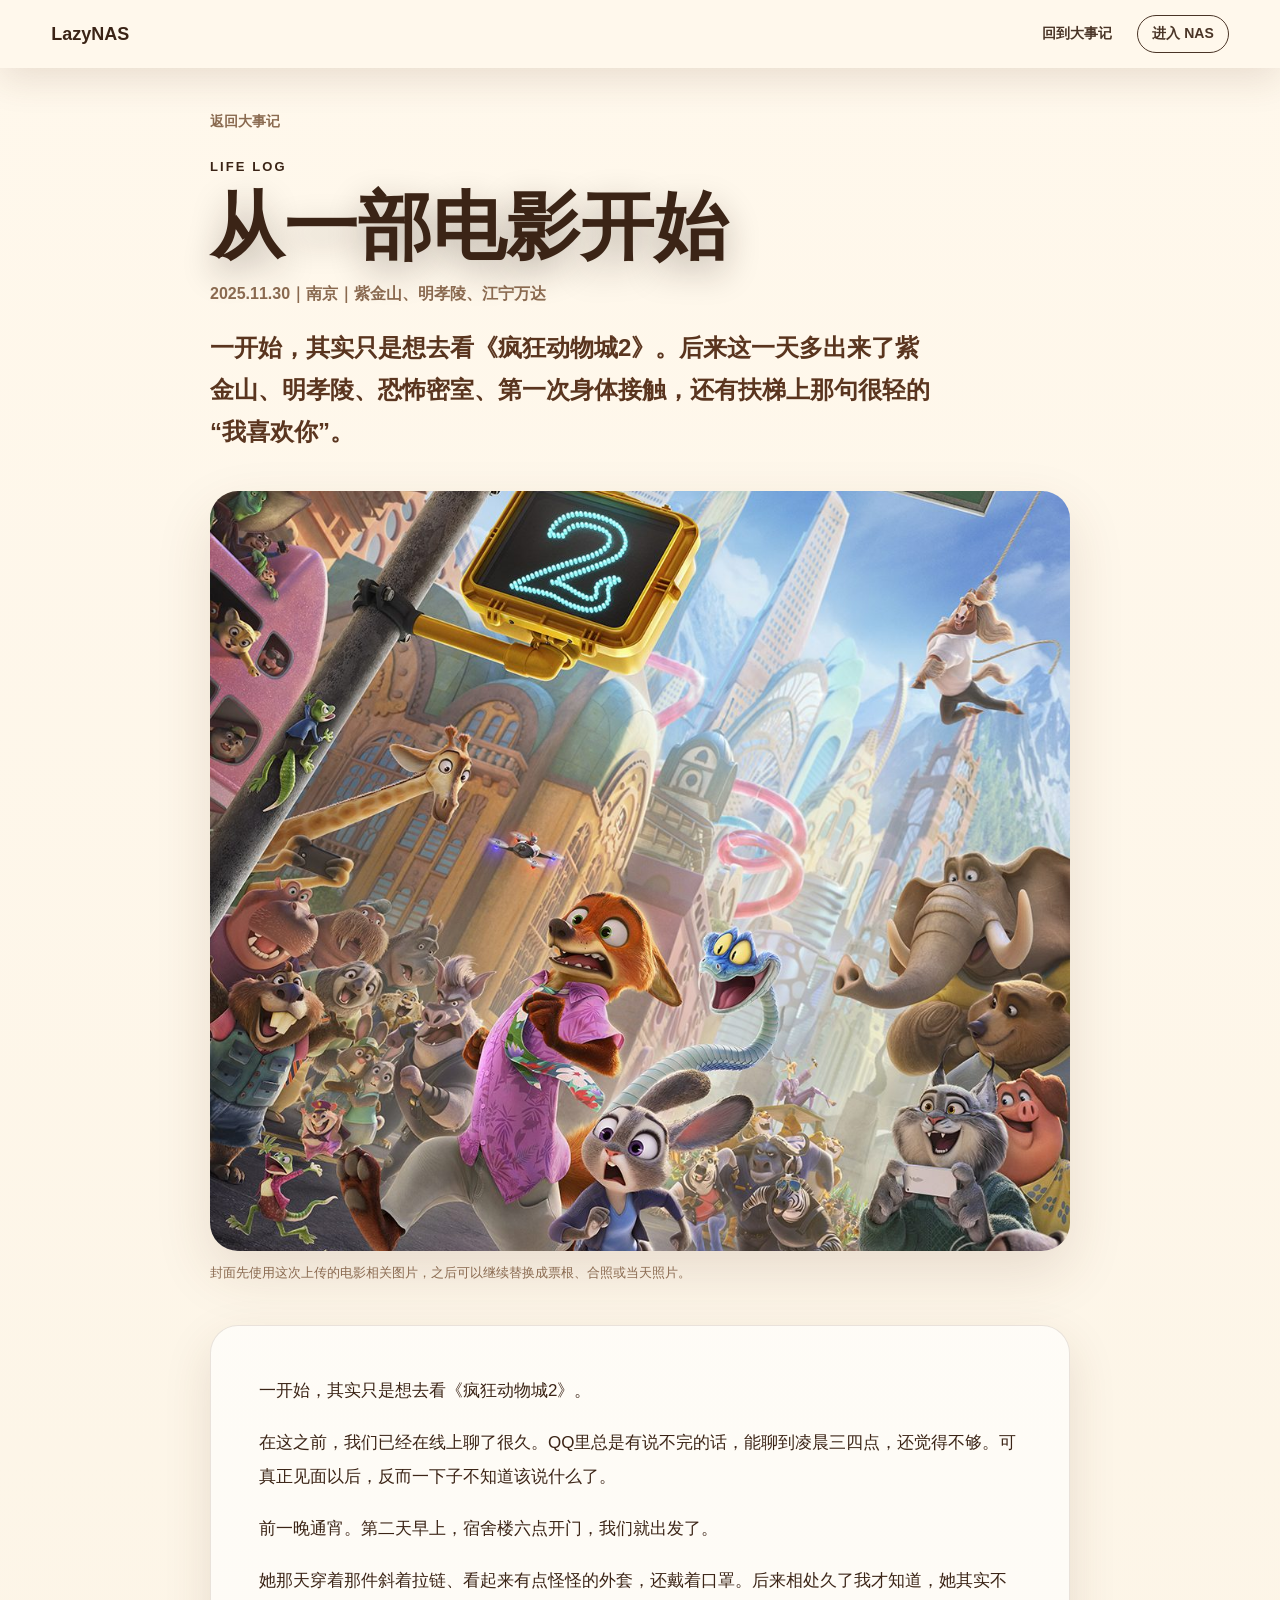
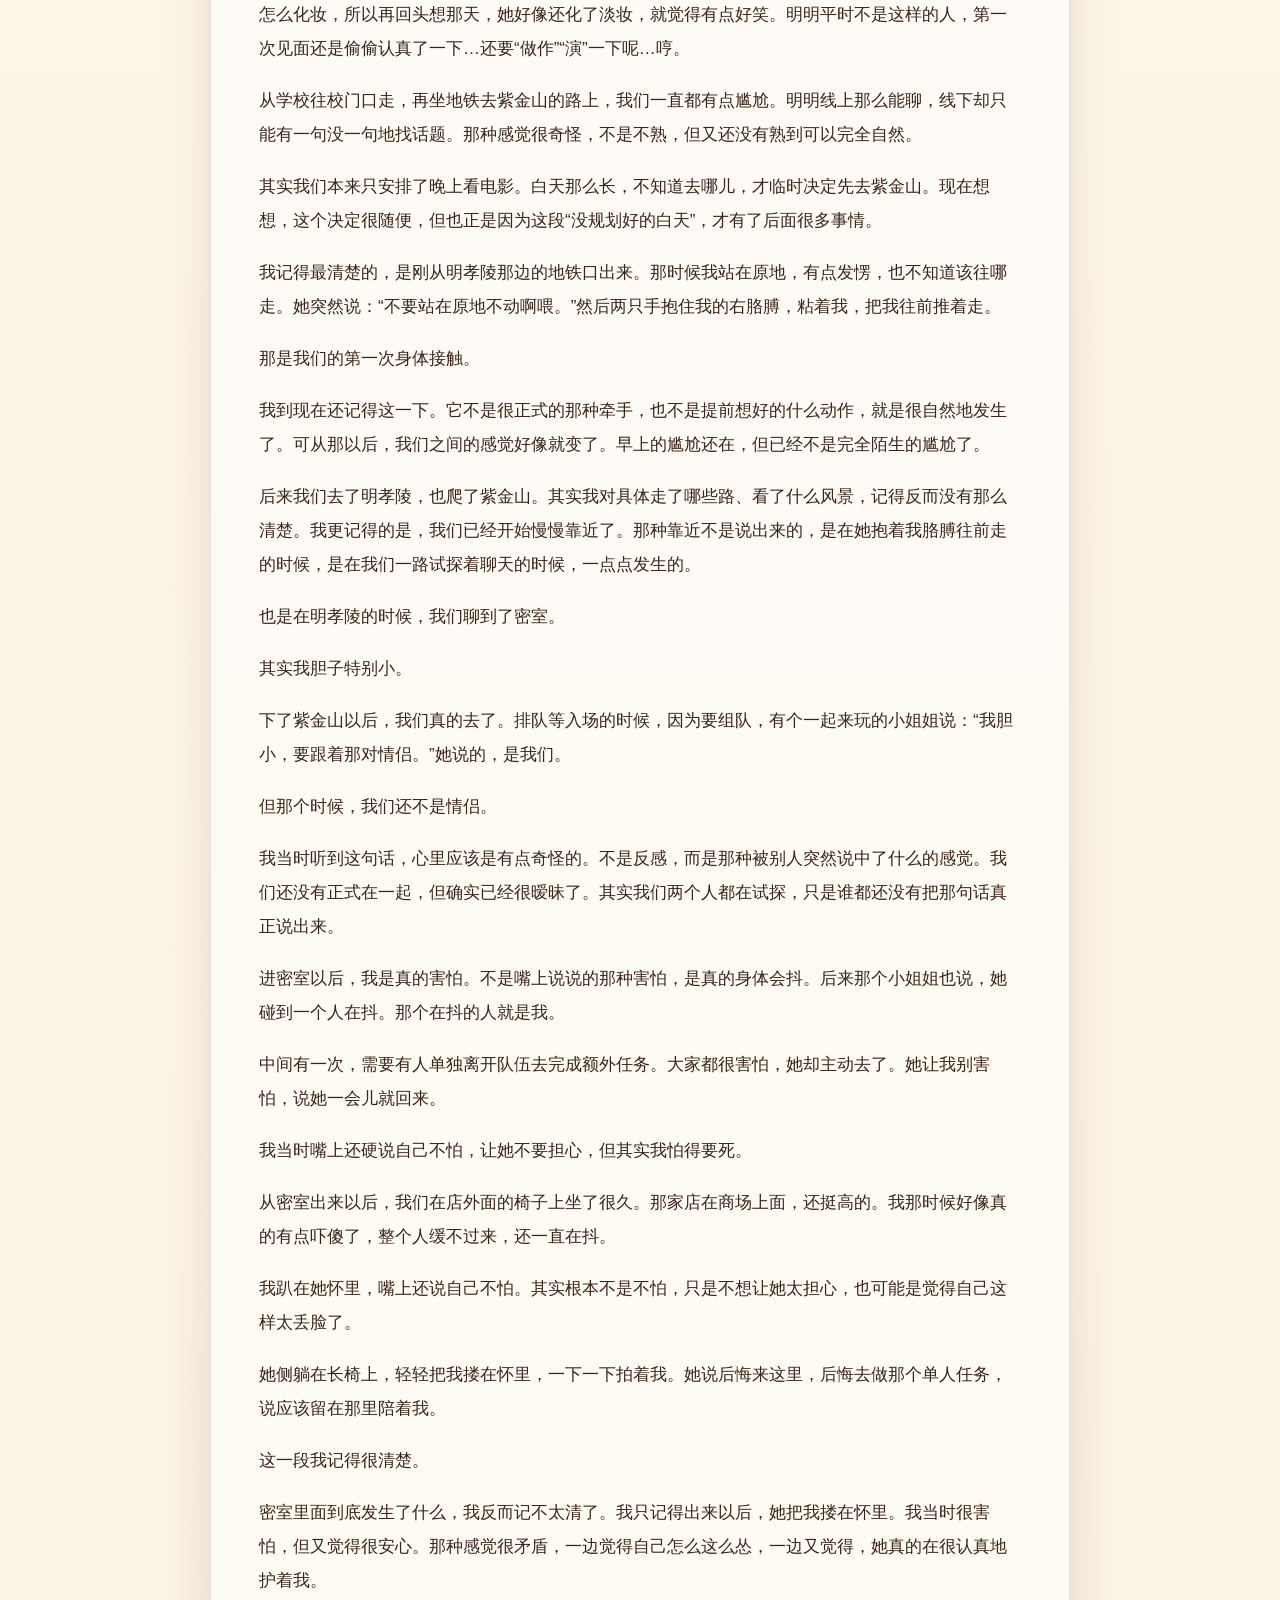
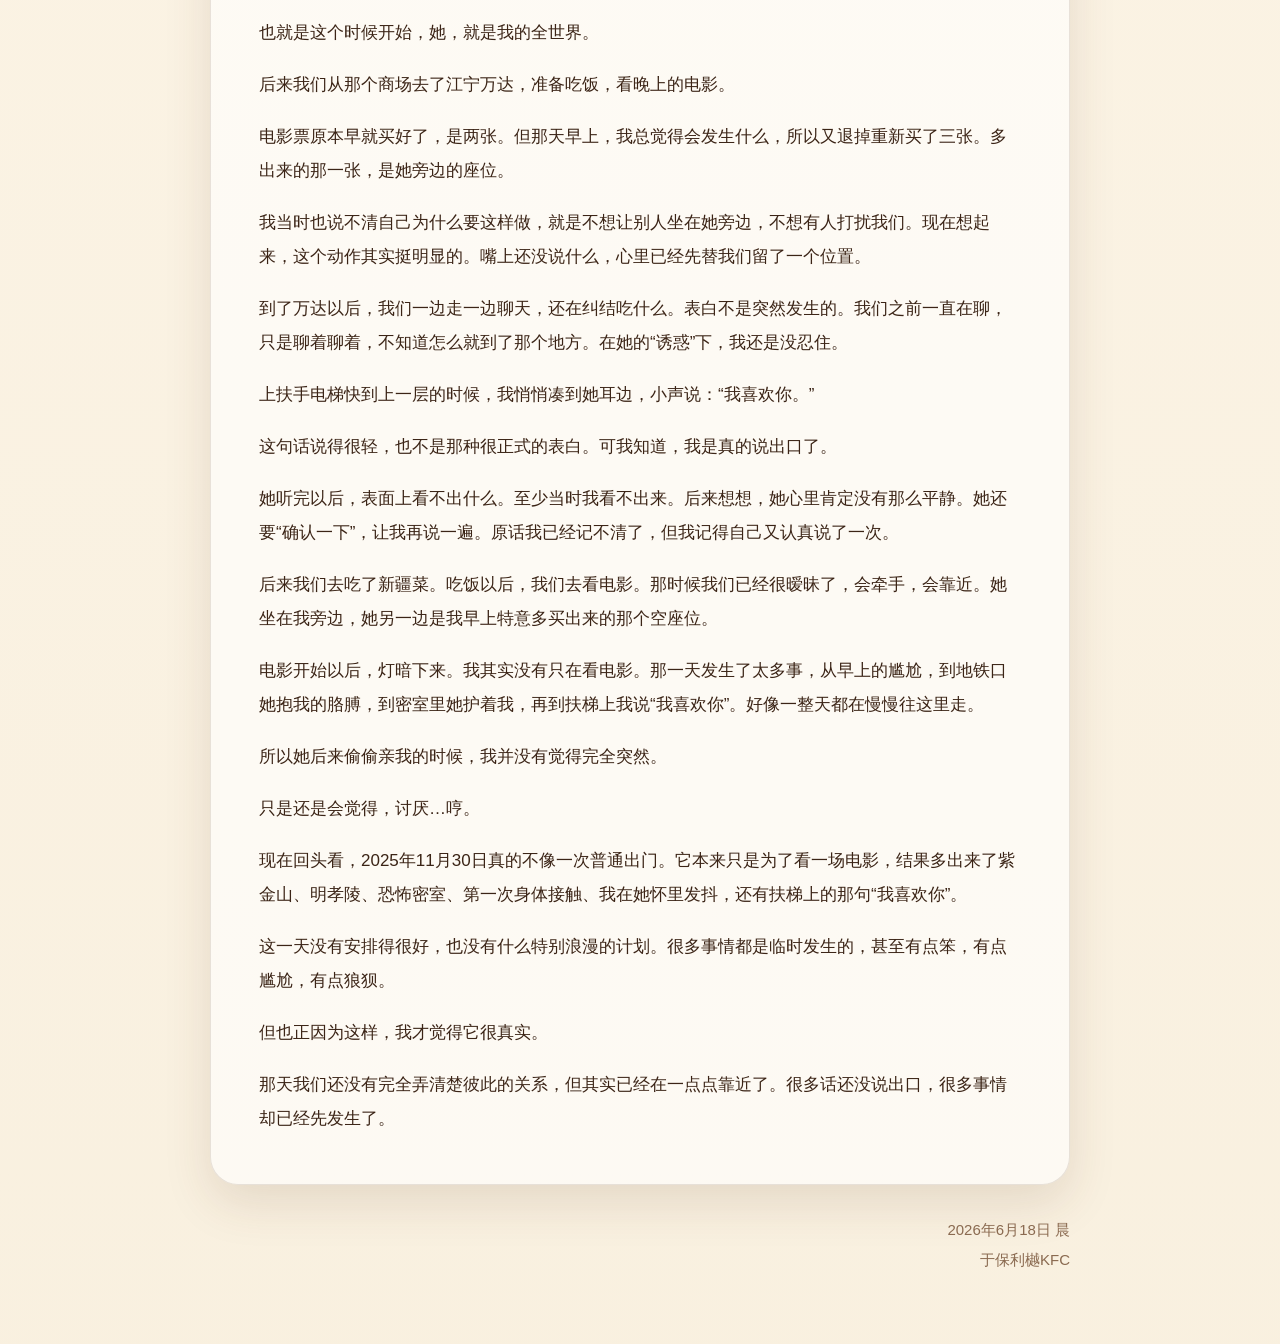
==== commit c50b106f: "Restore first life log title" ====
--- a/logs/from-a-movie.html
+++ b/logs/from-a-movie.html
@@ -3,7 +3,7 @@
   <head>
     <meta charset="utf-8" />
     <meta name="viewport" content="width=device-width, initial-scale=1" />
-    <title>从电影开始…｜LazyNAS</title>
+    <title>从一部电影开始｜LazyNAS</title>
     <meta
       name="description"
       content="2025年11月30日，从一场电影开始的一天，后来变成了 LazyNAS 小窝里第一篇正式生活日志。"
@@ -25,7 +25,7 @@
 
         <header class="log-hero">
           <p class="section-kicker">Life log</p>
-          <h1>从电影开始…</h1>
+          <h1>从一部电影开始</h1>
           <p class="log-meta">2025.11.30｜南京｜紫金山、明孝陵、江宁万达</p>
           <p class="log-lead">
             一开始，其实只是想去看《疯狂动物城2》。后来这一天多出来了紫金山、明孝陵、恐怖密室、第一次身体接触，还有扶梯上那句很轻的“我喜欢你”。
@@ -33,7 +33,7 @@
         </header>
 
         <figure class="log-cover">
-          <img src="../assets/milestones/from-a-movie-cover.jpg" alt="从电影开始的生活日志封面" />
+          <img src="../assets/milestones/from-a-movie-cover.jpg" alt="从一部电影开始的生活日志封面" />
           <figcaption>封面先使用这次上传的电影相关图片，之后可以继续替换成票根、合照或当天照片。</figcaption>
         </figure>
 
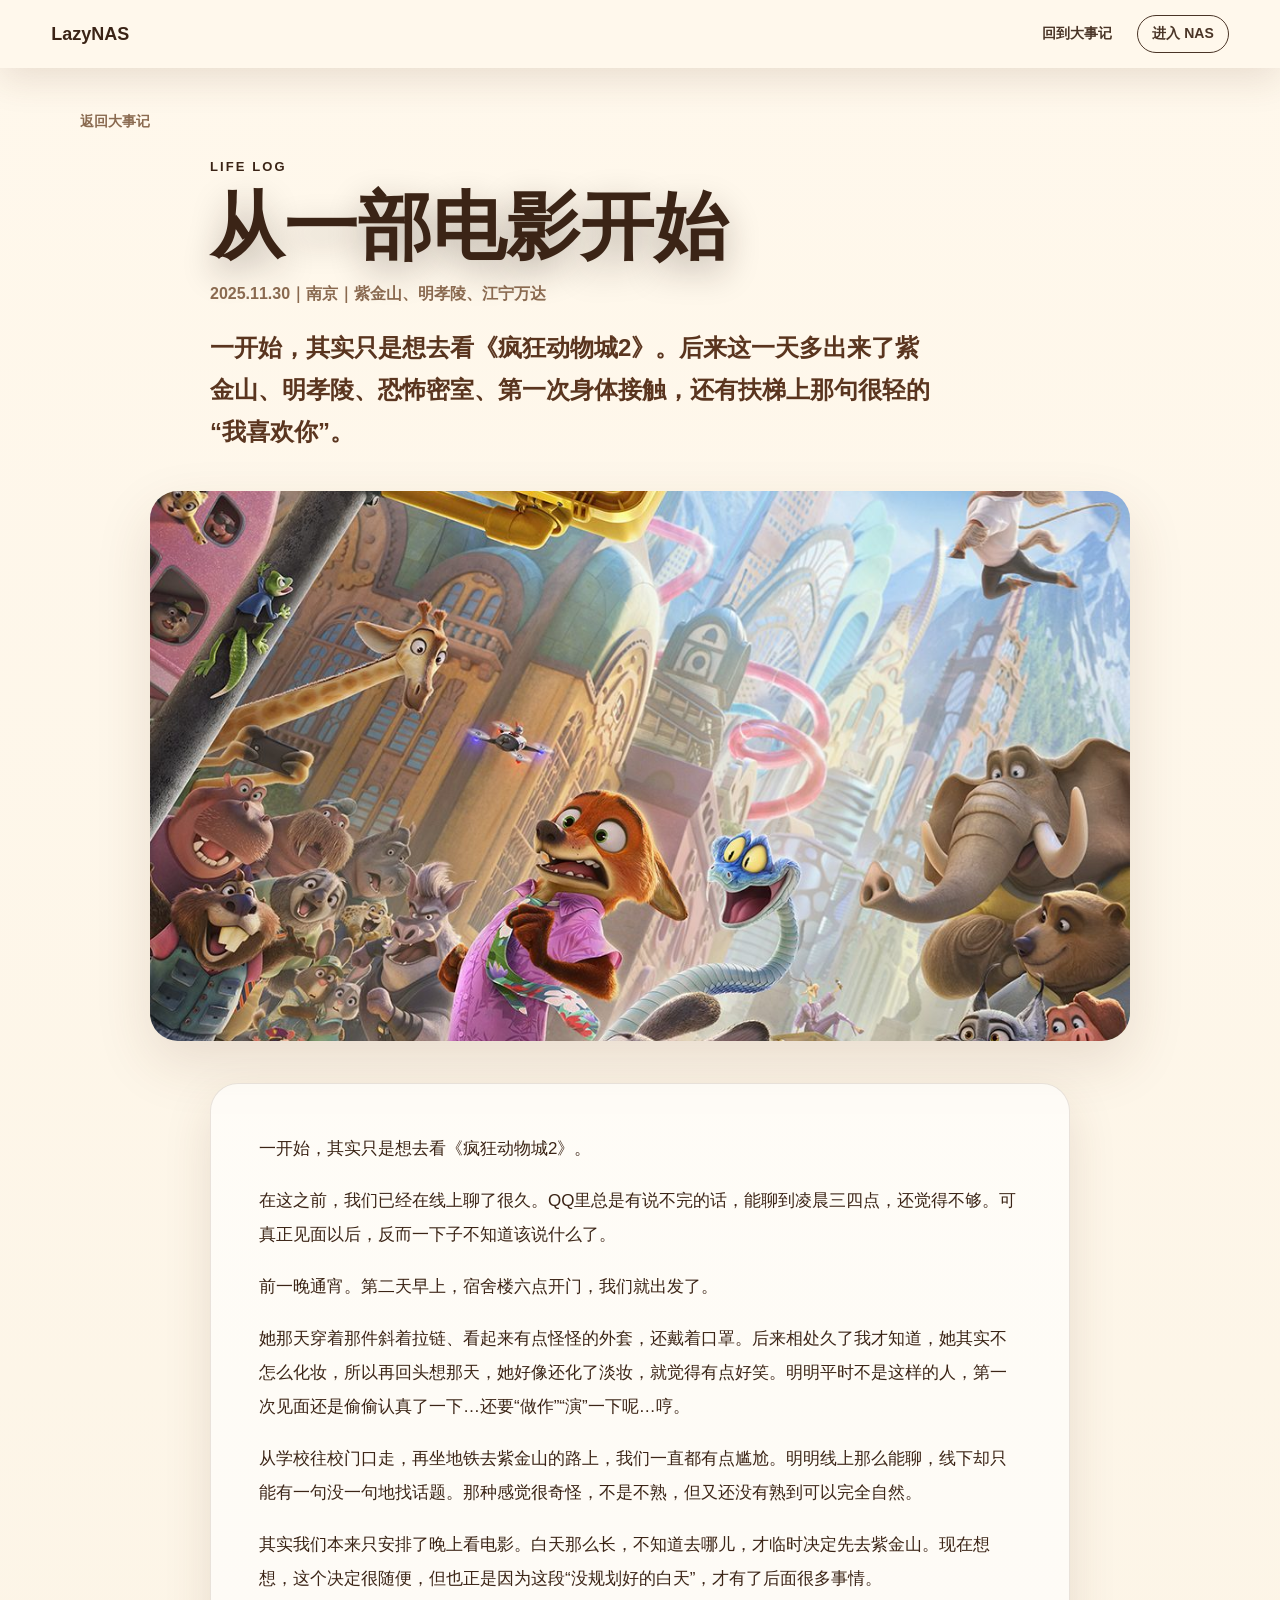
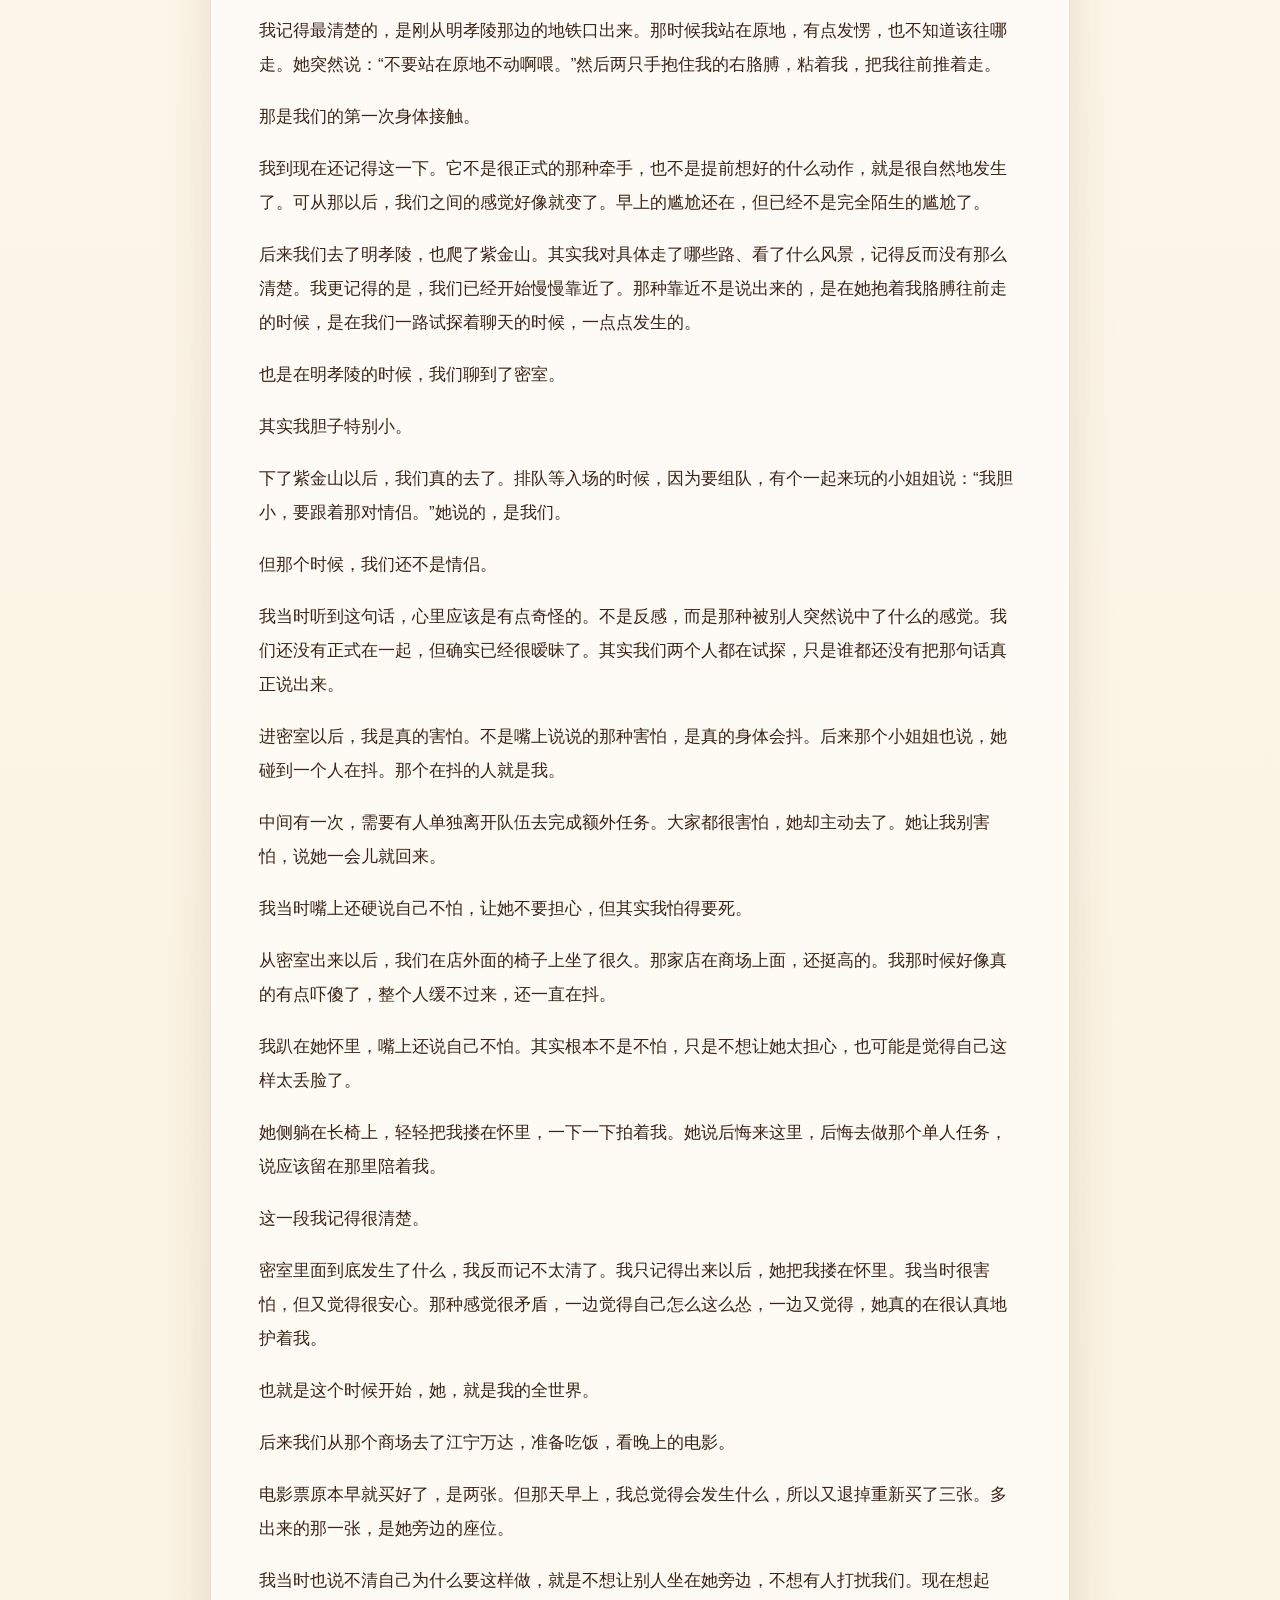
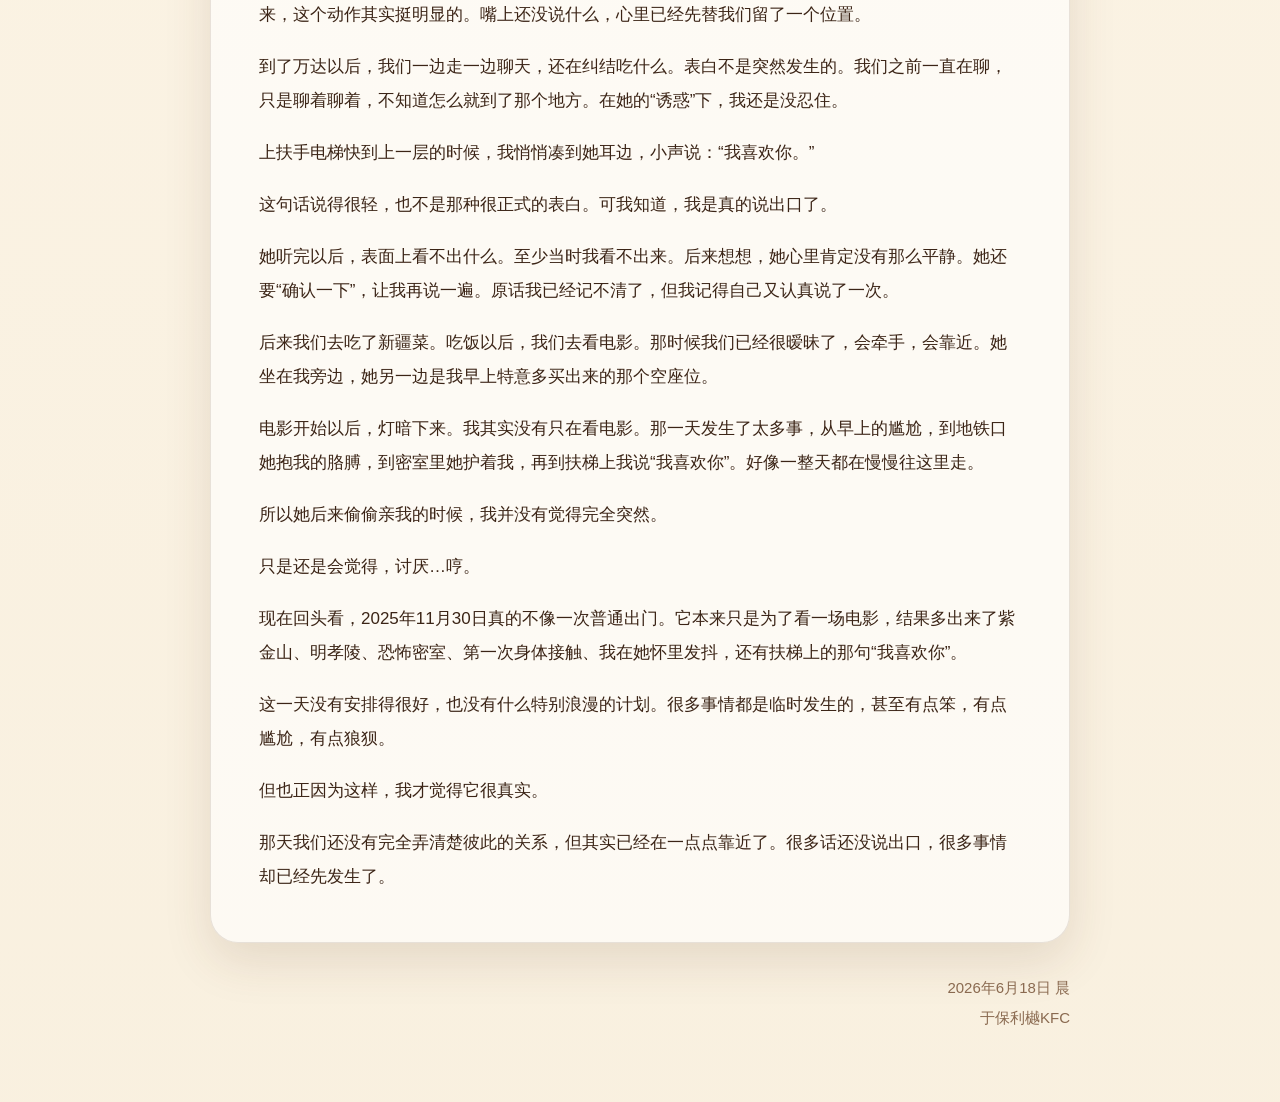
==== commit d3a68764: "Refine log page layout" ====
--- a/logs/from-a-movie.html
+++ b/logs/from-a-movie.html
@@ -34,7 +34,6 @@
 
         <figure class="log-cover">
           <img src="../assets/milestones/from-a-movie-cover.jpg" alt="从一部电影开始的生活日志封面" />
-          <figcaption>封面先使用这次上传的电影相关图片，之后可以继续替换成票根、合照或当天照片。</figcaption>
         </figure>
 
         <section class="log-content">
--- a/styles.css
+++ b/styles.css
@@ -670,16 +670,27 @@
 }
 
 .log-article {
-  width: min(860px, 100%);
+  width: min(1120px, 100%);
   margin: 0 auto;
 }
 
 .back-link {
   display: inline-flex;
+  width: min(860px, 100%);
   margin-bottom: 28px;
+  margin-left: auto;
+  margin-right: auto;
   color: var(--text-muted);
   font-size: 14px;
   font-weight: 850;
+}
+
+.log-hero,
+.log-content,
+.log-ending {
+  width: min(860px, 100%);
+  margin-left: auto;
+  margin-right: auto;
 }
 
 .log-hero h1 {
@@ -706,14 +717,16 @@
 }
 
 .log-cover {
-  margin: 38px 0 42px;
+  width: min(980px, 100%);
+  margin: 38px auto 42px;
 }
 
 .log-cover img {
   width: 100%;
-  max-height: 760px;
+  height: clamp(420px, 43vw, 620px);
   border-radius: 28px;
   object-fit: cover;
+  object-position: center;
   box-shadow: 0 22px 56px var(--shadow);
 }
 
@@ -758,6 +771,13 @@
 @media (max-width: 720px) {
   .log-main {
     padding-top: 96px;
+  }
+
+  .back-link {
+    display: inline-flex;
+    width: auto;
+    margin-left: 0;
+    margin-right: 0;
   }
 
   .log-page .log-nav {
@@ -803,4 +823,9 @@
   .log-content {
     border-radius: 20px;
   }
-}
+
+  .log-cover img {
+    height: auto;
+    max-height: none;
+  }
+}
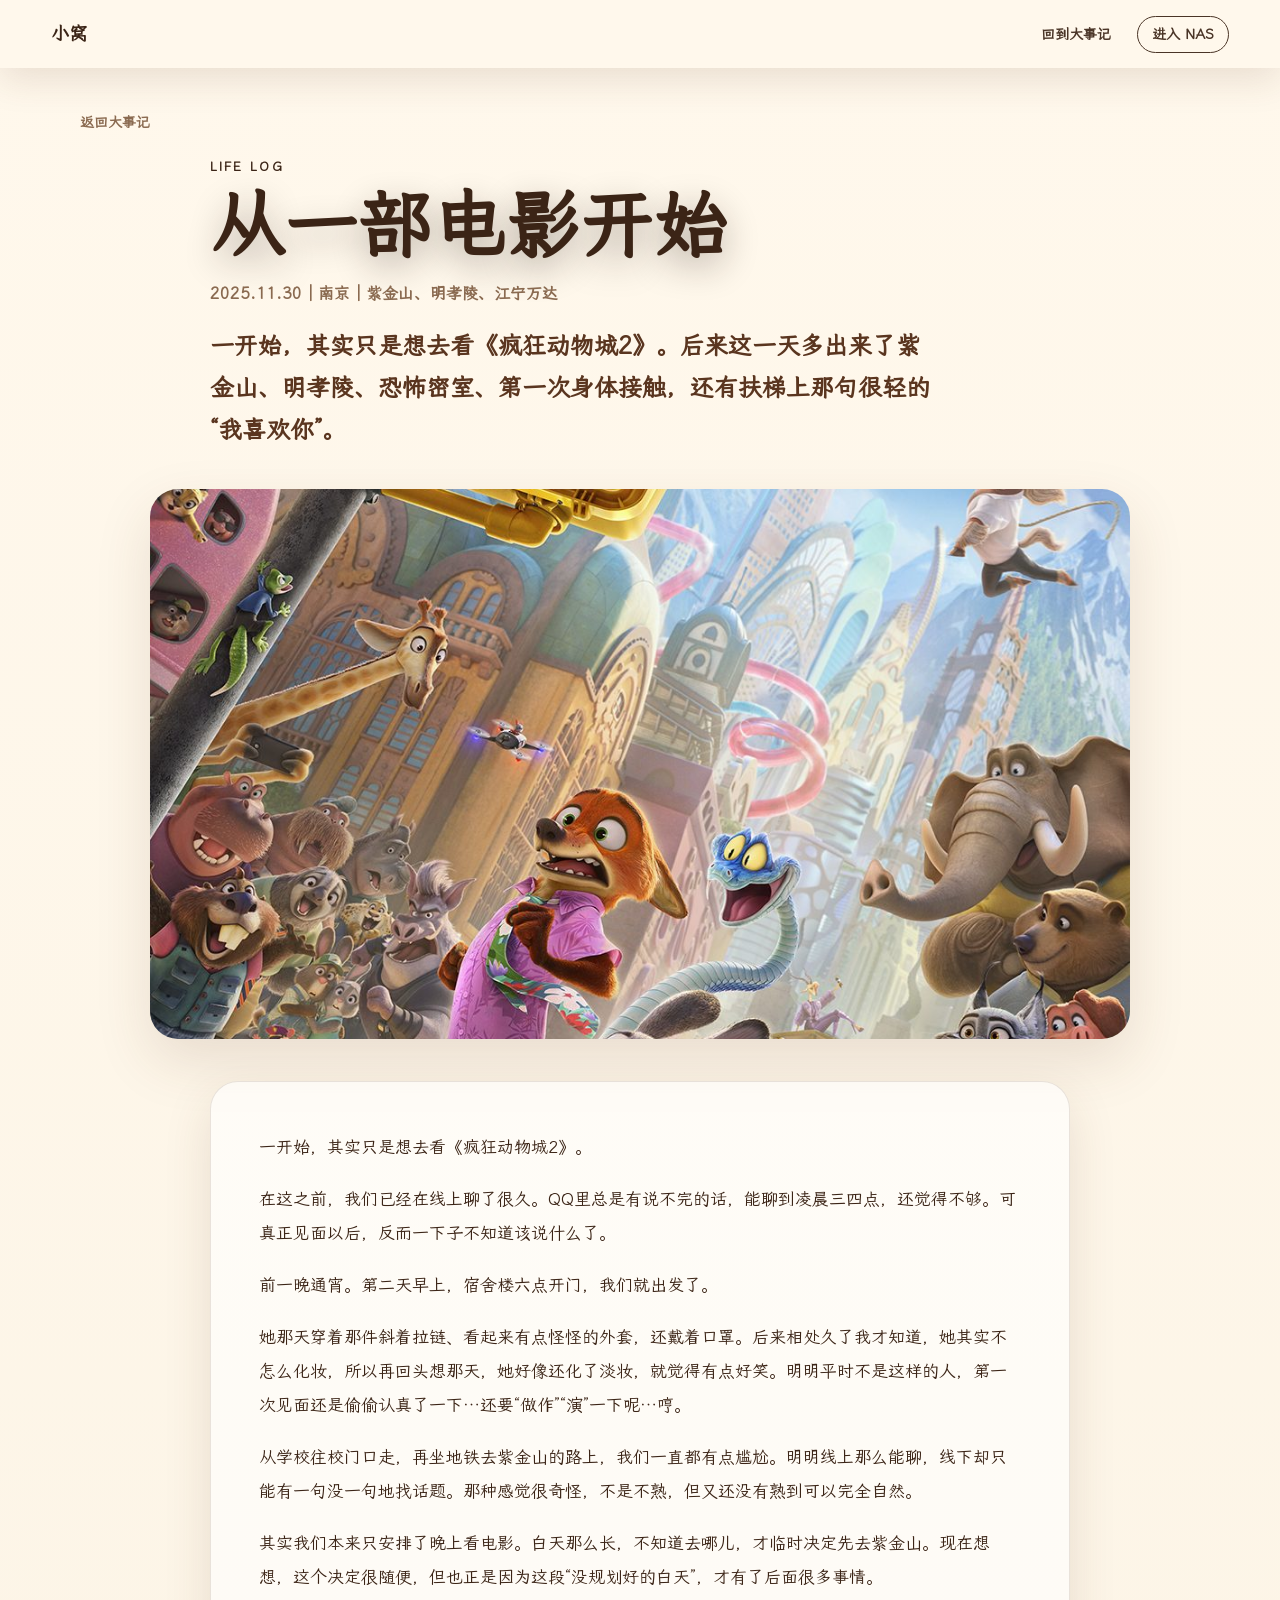
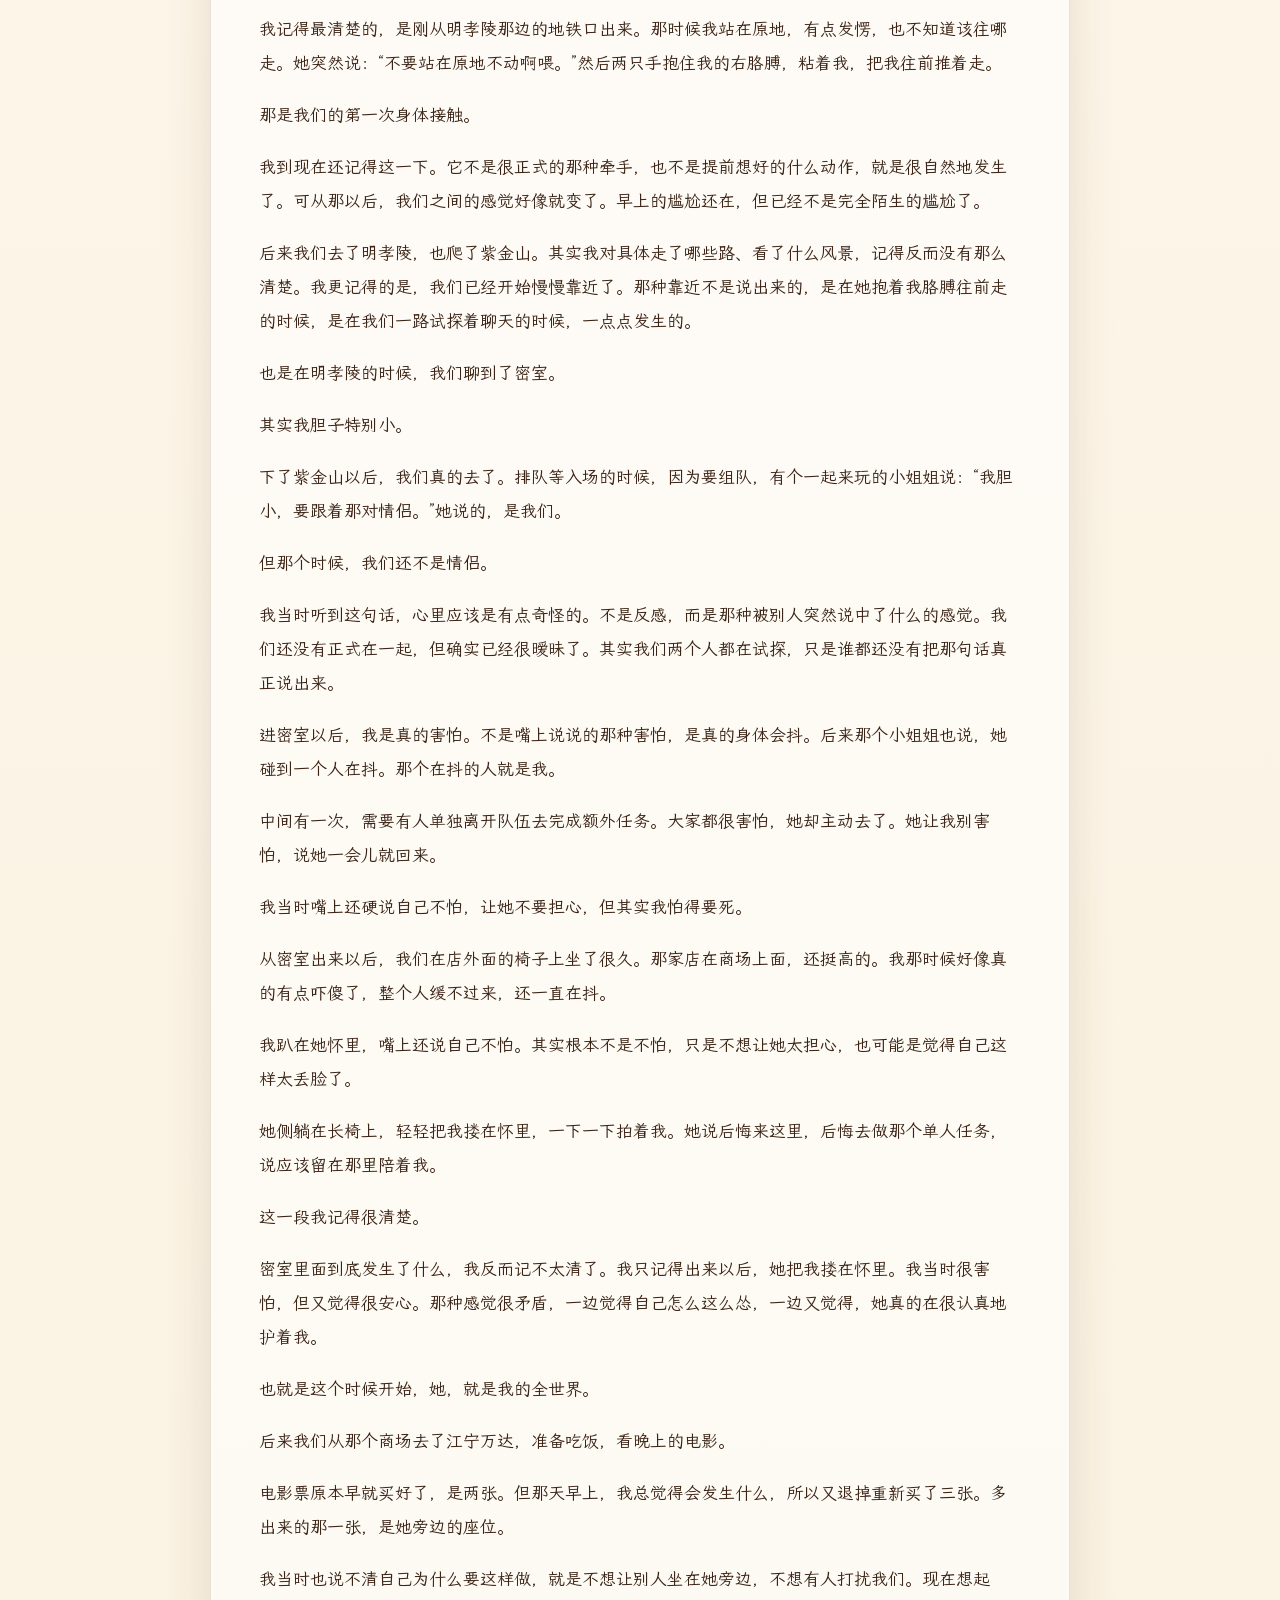
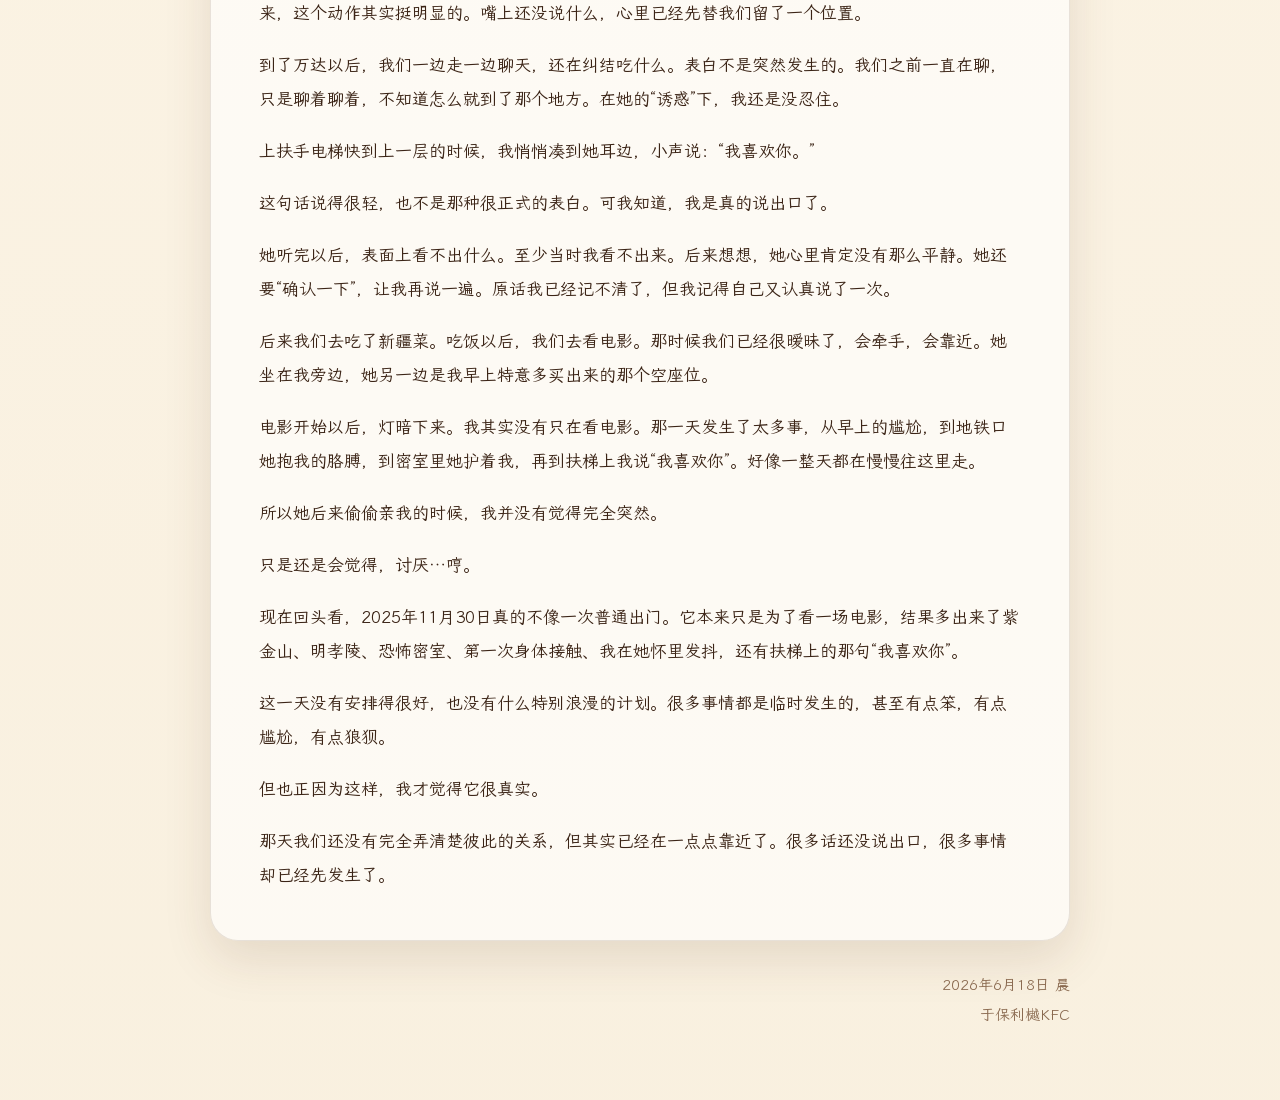
==== commit 7e1f48dc: "Hide LazyNAS branding" ====
--- a/logs/from-a-movie.html
+++ b/logs/from-a-movie.html
@@ -3,16 +3,16 @@
   <head>
     <meta charset="utf-8" />
     <meta name="viewport" content="width=device-width, initial-scale=1" />
-    <title>从一部电影开始｜LazyNAS</title>
+    <title>从一部电影开始｜小窝有门，日子有光</title>
     <meta
       name="description"
-      content="2025年11月30日，从一场电影开始的一天，后来变成了 LazyNAS 小窝里第一篇正式生活日志。"
+      content="2025年11月30日，从一场电影开始的一天，后来变成了小窝里第一篇正式生活日志。"
     />
     <link rel="stylesheet" href="../styles.css" />
   </head>
   <body class="log-page">
     <header class="site-header is-scrolled">
-      <a class="brand" href="../index.html#home" aria-label="LazyNAS 首页">LazyNAS</a>
+      <a class="brand" href="../index.html#home" aria-label="小窝首页">小窝</a>
       <nav class="nav log-nav" aria-label="日志导航">
         <a href="../index.html#milestones">回到大事记</a>
         <a class="nav-nas" href="https://fnos.net/lazynas" target="_blank" rel="noopener noreferrer">进入 NAS</a>
--- a/styles.css
+++ b/styles.css
@@ -1,5 +1,9 @@
+@import url("./assets/fonts/lxgw-wenkai/lxgwwenkai-regular.css");
+
 :root {
   color-scheme: light;
+  --font-main: "LXGW WenKai", -apple-system, BlinkMacSystemFont, "Segoe UI", "PingFang SC",
+    "Microsoft YaHei", sans-serif;
   --bg: #fff8ec;
   --bg-soft: #f7eedc;
   --text: #3b2416;
@@ -26,9 +30,7 @@
   margin: 0;
   background: var(--bg);
   color: var(--text);
-  font-family:
-    -apple-system, BlinkMacSystemFont, "Segoe UI", "PingFang SC", "Microsoft YaHei",
-    sans-serif;
+  font-family: var(--font-main);
 }
 
 main,
